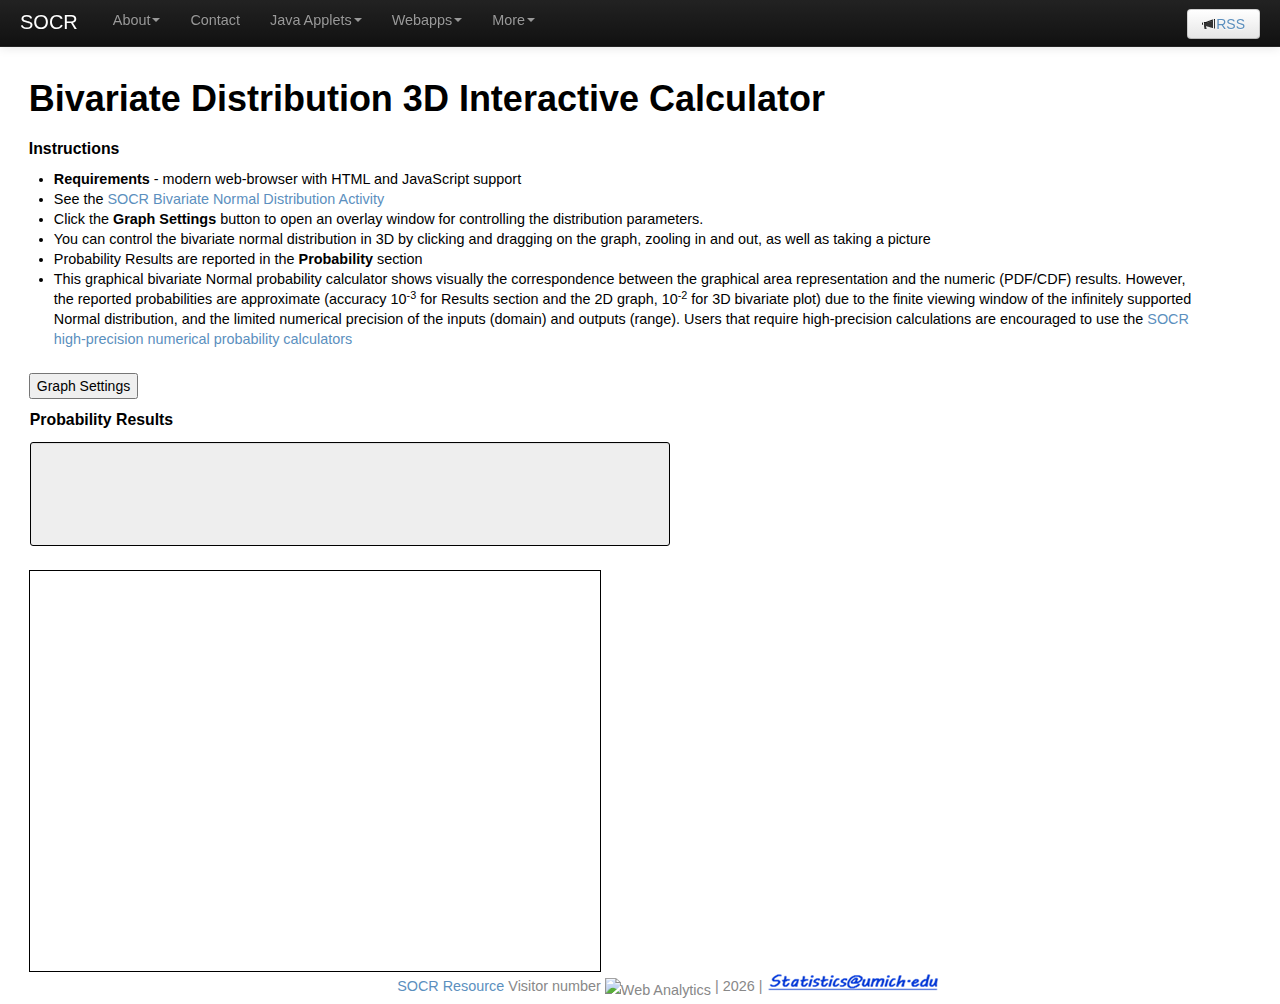
==== container/biv general/index.html @ 5c92d41b "Add files via upload" ====
<!DOCTYPE html>
<html lang="en">
<head>
    <meta http-equiv="content-type" content="text/html; charset=UTF-8">
    <meta charset="utf-8" content="">
    <meta name="description" content="Statistics Online Computational Resource">
    <meta name="author" content="Ivo Dinov - http://www.socr.umich.edu">
    <meta name="keywords" content="Statistics Online Computational Resources">
    <meta name="viewport" content="width=device-width, initial-scale=1.0">
    <link href="../../../css/bootstrap.css" rel="stylesheet">
    <link href="../../../js/bootstrap-responsive.css" rel="stylesheet">
    <link href="./scripts/SOCR_Tools_style.css" rel="stylesheet">
    <link rel="shortcut icon" href="../../../img/SOCR_Web_Icon.ico">
    <link rel="alternate" type="application/rss+xml" rel="tooltip" title="SOCR News" href="http://socr.umich.edu/html/feed.rss">
    <script type="text/javascript" src="./scripts/jquery-1.7.2.min.js"></script>
    <script type="text/javascript" src="./scripts/jcanvas.js"></script>
    <script type="text/javascript" src="./scripts/plotly.min.js"></script>
    <script type="text/javascript" src="./scripts/multi.js"></script>
    <link href="./scripts/style.css" rel="stylesheet">
    <title>Bivariate Distribution Calculator</title>
</head>
<body>
    <div id = "pageContainer">
    <header>
        <div class="navbar navbar-inverse navbar-fixed-top">
            <div class="navbar-inner">
                <div class="container-fluid">
                    <a class="btn btn-navbar" data-toggle="collapse"
                        data-target=".nav-collapse"> <span class="icon-bar"></span> <span
                        class="icon-bar"></span> <span class="icon-bar"></span>
                    </a> <a class="brand" href="../../index.html" rel="tooltip"
                        title="Statistics Online Computational Resource">SOCR</a>
                    <div class="nav-collapse collapse">
                        <p class="navbar-text pull-right">
                            <a href="http://socr.umich.edu/html/feed.rss" class="btn icon rss">
                                <i class="icon-bullhorn"></i>RSS
                            </a>
                        </p>
                        <ul class="nav">
                            <!-- <li class="active"><a href="#">Home</a></li>  -->
                            <li class="dropdown"><a class="dropdown-toggle" id="drop5"
                                role="button" data-toggle="dropdown" href="#" rel="tooltip"
                                title="Learn about the SOCR Resource">About<b class="caret"></b></a>
                                <ul id="menu3" class="dropdown-menu" role="menu"
                                    aria-labelledby="drop5">
                                    <li><a tabindex="-1"
                                        href="http://www.socr.umich.edu/html/SOCR_About.html">About
                                            SOCR</a></li>
                                    <li><a tabindex="-1"
                                        href="http://wiki.socr.umich.edu/index.php/SOCR_News">News
                                            and Events</a></li>
                                    <li><a tabindex="-1" href="http://socr.umich.edu/people">SOCR
                                            Team</a></li>
                                    <li><a tabindex="-1"
                                        href="http://www.socr.umich.edu/html/SOCR_UserGoogleMap.html">Geo-Map</a></li>
                                    <li><a tabindex="-1"
                                        href="http://www.socr.umich.edu/html/SOCR_Contact.html">Contact</a></li>
                                    <li><a tabindex="-1"
                                        href="http://wiki.socr.umich.edu/index.php/SOCR_News">News/Events</a></li>
                                    <li><a tabindex="-1"
                                        href="http://socr.umich.edu/html/SOCR_Publications.html">Publications</a></li>
                                    <li><a tabindex="-1"
                                        href="http://socr.umich.edu/html/SOCR_Recognitions.html">Recognitions</a></li>
                                    <li><a tabindex="-1"
                                        href="http://www.socr.umich.edu/docs/SOCR_Brochure_UMich.pdf">Brochure</a></li>
                                    <li class="divider"></li>
                                    <li><a tabindex="-1"
                                        href="http://socr.umich.edu/html/SOCR_Funding.html">Funding</a></li>
                                    <li><a tabindex="-1"
                                        href="http://www.SOCR.umich.edu/html/SOCR_Support.html">Donations</a></li>
                                    <li><a tabindex="-1"
                                        href="http://socr.umich.edu/html/SOCR_Acknowledgments.html">Acknowledgments</a></li>
                                    <li><a tabindex="-1"
                                        href="http://socr.umich.edu/html/SOCR_CitingLicense.html">Citing/Licences</a></li>
                                    <li class="divider"></li>
                                    <li><a tabindex="-1" href="http://wiki.socr.umich.edu/">SOCR
                                            Wiki</a></li>
                                    <li><a tabindex="-1"
                                        href="http://wiki.socr.umich.edu/index.php/SOCR_Servers">SOCR
                                            Servers</a></li>
                                    <li><a tabindex="-1"
                                        href="http://www.socr.umich.edu/docs/SOCR_Documentation.html">Documentation</a></li>
                                    <li><a tabindex="-1"
                                        href="http://socr.umich.edu/html/SOCR_Download.html">Download</a></li>
                                    <li><a tabindex="-1"
                                        href="http://www.socr.umich.edu/html/SOCR_Languages.html">Language
                                            Translation</a></li>
                                    <li class="divider"></li>
                                    <li><a tabindex="-1"
                                        href="http://socr.umich.edu/html/Navigators.html" rel="tooltip"
                                        title="SOCR Resource Graphical Navigator"> SOCR Resource
                                            Navigator</a></li>
    
                                </ul></li>
                            <li><a
                                href="http://www.socr.umich.edu/html/SOCR_Contact.html"
                                rel="tooltip" title="Contact the SOCR Resource">Contact</a></li>
                            <li class="dropdown"><a class="dropdown-toggle" id="drop5"
                                role="button" data-toggle="dropdown" href="#" rel="tooltip"
                                title="Use these tools if your browser is Java/JVM 1.6+ enabled!">
                                    Java Applets<b class="caret"></b>
                            </a>
                                <ul id="menu3" class="dropdown-menu" role="menu"
                                    aria-labelledby="drop5">
                                    <li><a tabindex="-1" href="#" rel="tooltip"
                                        title="Use these tools if your browser is Java/JVM 1.6+ enabled!">Java
                                            1.6 Applets</a></li>
                                    <li><a tabindex="-1"
                                        href="http://socr.umich.edu/html/dist/">Distributions</a></li>
                                    <li><a tabindex="-1" href="http://socr.umich.edu/html/exp">Experiments</a></li>
                                    <li><a tabindex="-1" href="http://socr.umich.edu/html/mod">Modeler</a></li>
                                    <li><a tabindex="-1" href="http://socr.umich.edu/html/ana">Analyses</a></li>
                                    <li><a tabindex="-1" href="http://socr.umich.edu/html/cha">Charts</a></li>
                                    <li><a tabindex="-1" href="http://socr.umich.edu/html/gam">Games</a></li>
                                    <li><a tabindex="-1"
                                        href="http://socr.ucla.edu/webstart/index.html">Web-Start</a></li>
                                    <li class="divider"></li>
                                    <li><a tabindex="-1"
                                        href="http://socr.ucla.edu/legacy/htmls/" rel="tooltip"
                                        title="For older Java/JVM 1.5 enabled Browsers Use the links below!">Legacy
                                            Java 1.5 Applets</a></li>
                                </ul></li>
                            <li class="dropdown"><a class="dropdown-toggle" id="drop5"
                                role="button" data-toggle="dropdown" href="#" rel="tooltip"
                                title="A collection of portable modern HTML5 Webapps">Webapps<b
                                    class="caret"></b></a>
                                <ul id="menu3" class="dropdown-menu" role="menu"
                                    aria-labelledby="drop5">
                                    <li><a tabindex="-1" href="http://www.distributome.org/V3">Distributome
                                            Navigator</a></li>
                                    <li><a tabindex="-1"
                                        href="http://www.distributome.org/tools.html">Distributome
                                            Webapps</a></li>
                                    <li><a tabindex="-1"
                                        href="http://socr.umich.edu/HTML5/BivariateNormal/">Bivariate
                                            Normal Distribution Calculator</a></li>
                                    <li><a tabindex="-1"
                                        href="http://socr.umich.edu/HTML5/charts/ViolinChart/">Violin
                                            Chart</a></li>
                                    <li><a tabindex="-1"
                                        href="http://socr.umich.edu/HTML5/Resampling_Webapp/">Randomization
                                            and Resampling Webapp</a></li>
                                    <li><a tabindex="-1"
                                        href="http://socr.umich.edu/Applets/index.html#Tables">Probability
                                            Tables</a></li>
                                    <li><a tabindex="-1" href="http://socr.umich.edu/HTML5/">Other
                                            SOCR HTML5 Webapps</a></li>
                                </ul></li>
                            <li class="dropdown"><a class="dropdown-toggle" id="drop5"
                                role="button" data-toggle="dropdown" href="#" rel="tooltip"
                                title="Additional SOCR Resources">More<b class="caret"></b></a>
                                <ul id="menu3" class="dropdown-menu" role="menu"
                                    aria-labelledby="drop5">
                                    <li><a tabindex="-1"
                                        href="http://socr.umich.edu/Applets/index.html#High-Precision_Distribution_Calculators">High-Precision
                                            Calculators</a></li>
                                    <li><a tabindex="-1"
                                        href="http://socr.umich.edu/Applets/index.html#Tables">Probability
                                            Tables</a></li>
                                    <li><a tabindex="-1"
                                        href="http://socr.umich.edu/Applets/index.html#Function_and_Image-Processing_Tools">Function
                                            and Image-Processing Applets</a></li>
                                    <li><a tabindex="-1"
                                        href="http://socr.umich.edu/Applets/index.html#Other_Interesting_Java_Applets">Other
                                            Java Applets</a></li>
                                </ul></li>
                        </ul>
                    </div><!--/.nav-collapse -->
                </div>
            </div>
        </div>
        <h1>Bivariate Distribution 3D Interactive Calculator</h1>
        <h2>Instructions</h2>
        <ul>
            <li><b>Requirements</b> - modern web-browser with HTML and JavaScript support</li>
            <li>See the <a href="http://wiki.stat.ucla.edu/socr/index.php/SOCR_BivariateNormal_JS_Activity">SOCR Bivariate Normal Distribution Activity</a></li>
            <li>Click the <b>Graph Settings</b> button to open an overlay window for controlling the distribution parameters.</li>
            <li>You can control the bivariate normal distribution in 3D by clicking and dragging on the graph, zooling in and out, as well as taking a picture</li>
            <li>Probability Results are reported in the <b>Probability</b> section</li>
            <li>This graphical bivariate Normal probability calculator shows visually the correspondence between the graphical area representation and the numeric (PDF/CDF) results. However, the reported probabilities are approximate (accuracy 10<sup>-3</sup> for Results section and the 2D graph, 10<sup>-2</sup> for 3D bivariate plot) due to the finite viewing window of the infinitely supported Normal distribution, and the limited numerical precision of the inputs (domain) and outputs (range). Users that require high-precision calculations are encouraged to use the <a href="https://socr.umich.edu/Applets/index.html#High-Precision_Distribution_Calculators">SOCR high-precision numerical probability calculators</a></li>
        </ul>
    </header>
    <div id = "backdim"></div>
    <main><div id="mainContainer">
        <button id = "close">&times;</button>
        <h2>Instructions</h2>
        <ul>
            <li>Use the <b>Distribution type</b> section to select what distributions you would like to be displayed</li>
            <li>Use the <b>Variable Settings</b> section to input the distribution parameters and correlation coefficient</li>
            <li>Use the <b>Control</b> section to input appropriate bivariate limits for X and Y variables</li>
            <li>Use the <b>Graph Settings</b> sections to indicate what type of 2D and 3D graph to view. You can select to view either the Marginal functions of each variable, the Conditional distributions at the limits of variables, or the CDF functions for the 2D graph, while the PDF and the CDF are available for the 3D graph.</li>
            <li>Once done, click the <b>X</b> button to close the Graph Settings Section. The graph may take a few seconds to update.</li>
        </ul>
        <table>
            <tr><td colspan = "2"><h2>Distribution type</h2></td></tr>
            <tr>
                <td>Distribution X</td>
                <td><select id = "xdist">
                    <option value = "0" selected>Normal</option>
                    <option value = "1">Poisson</option>
                </select></td>
            </tr>
            <tr>
                <td>Distribution Y</td>
                <td><select id = "ydist">
                    <option value = "0" selected>Normal</option>
                    <option value = "1">Poisson</option>
                </select></td>
            </tr>
        </table>
        <table>
            <tr>
                <td colspan = "2"><h2>Variable Settings</h2></td>
            </tr>
            <tr>
                <td>&rho; = <textarea id = "rho" onfocus="this.select()" rows="1" maxlength="4">0.5</textarea></td>
                <td></td>
            </tr>
            <tr>
                <td id = "x1">&mu;<sub>X</sub> = <textarea id = "px1" onfocus="this.select()" rows="1" maxlength="4">0</textarea></td>
                <td id = "y1">&mu;<sub>Y</sub> = <textarea id = "py1" onfocus="this.select()" rows="1" maxlength="4">0</textarea></td>
            </tr>
            <tr>
                <td id = "x2">&sigma;<sub>X</sub> = <textarea id = "px2" onfocus="this.select()" rows="1" maxlength="4">1</textarea></td>
                <td id = "y2">&sigma;<sub>Y</sub> = <textarea id = "py2" onfocus="this.select()" rows="1" maxlength="4">1</textarea></td>
            </tr>
        </table>
        <table>
            <tr><td><h2>Controls</h2></td></tr>
            <tr><td><textarea id = "xmin" onfocus="this.select()" rows="1" maxlength="4">-4</textarea> &lt; X &lt; <textarea id = "xmax" onfocus="this.select()" rows="1" maxlength="4">4</textarea></td></tr>
            <tr><td><textarea id = "ymin" onfocus="this.select()" rows="1" maxlength="4">-4</textarea> &lt; Y &lt; <textarea id = "ymax" onfocus="this.select()" rows="1" maxlength="4">4</textarea></td></tr>
        </table>
        <table>
            <tr>
                <td colspan="2"><h2>2D Graph Settings</h2></td>
            </tr>
            <tr>
                <td><input type = "radio" name = "1" value='0' checked> Marginal of X</td>
                <td><input type = "radio" name = "1"  value='1'> Marginal of Y</td>
            </tr>
            <tr>
                <td><input type = "radio" name = "1"  value="2"> Conditional of X|Y = Y<sub>min</sub></td>
                <td><input type = "radio" name = "1"  value="3"> Conditional of X|Y = Y<sub>max</sub></td>
            </tr>
            <tr>
                <td><input type = "radio" name = "1"  value="4"> Conditional of Y|X = X<sub>min</sub></td>
                <td><input type = "radio" name = "1"  value="5"> Conditional of Y|X = X<sub>max</sub></td>
            </tr>
            <tr>
                <td><input type = "radio" name = "1"  value="6"> CDF of X</td>
                <td><input type = "radio" name = "1"  value="7"> CDF of Y</td>
            </tr>
            <tr>
                <td colspan="2"><h2>3D Graph Settings</h2></td>
            </tr>
            <tr>
                <td><input type = "radio" name = "2" value="0" checked> Bivariate PDF</td>
                <td><input type = "radio" name = "2" value="1"> Bivariate CDF</td>
            </tr>
        </table><!--<button id = "test">Test</button>-->
    </div></main>
    <button id = "show">Graph Settings</button>
    <table id = "res">
        <tr><td><h2>Probability Results</h2></td></tr>
        <tr><td><textarea id="pout" readonly></textarea></td></tr>
    </table>
    <div id = "graphs">
        <canvas id = "graph" width = "570" height = "400"><p>It seems that the graph cannot load due to the use of assistive technologies, or your browser cannot support Canvas API. We are sorry for any inconveniences</p></canvas>
        <div id = "surfacePlot"></div>
    </div>
</div>
    <footer>
        <a href="http://www.socr.umich.edu/">SOCR Resource</a> Visitor number
        <img class="statcounter" src="https://c.statcounter.com/5714596/0/038e9ac4/0/" alt="Web Analytics" align="middle" border="0">
        <script type="text/javascript">
            var d = new Date();
            document.write(" | " + d.getFullYear() + " | ");
        </script>
        <a href="../../../img/SOCR_Email.png"><img alt="SOCR Email" title="SOCR Email" src="../../img/SOCR_Email.png" style="border: 0px solid;"></a>
        <script src="../../../js/bootstrap-transition.js" type="text/javascript"></script>
        <script src="../../../js/bootstrap-alert.js" type="text/javascript"></script>
        <script src="../../../js/bootstrap-modal.js" type="text/javascript"></script>
        <script src="../../../js/bootstrap-dropdown.js" type="text/javascript"></script>
        <script src="../../../js/bootstrap-scrollspy.js" type="text/javascript"></script>
        <script src="../../../js/bootstrap-tab.js" type="text/javascript"></script>
        <script src="../../../js/bootstrap-tooltip.js" type="text/javascript"></script>
        <script src="../../../js/bootstrap-popover.js" type="text/javascript"></script>
        <script src="../../../js/bootstrap-button.js" type="text/javascript"></script>
        <script src="../../../js/bootstrap-collapse.js" type="text/javascript"></script>
        <script src="../../../js/bootstrap-carousel.js" type="text/javascript"></script>
        <script src="../../../js/bootstrap-typeahead.js" type="text/javascript"></script>
        <script type="text/javascript">
            var sc_project = 5714596;var sc_invisible = 1;var sc_partition = 71;var sc_click_stat = 1; var sc_security = "038e9ac4";
        </script>
        <script type="text/javascript"
            src="http://www.statcounter.com/counter/counter.js"></script>
        <script src="http://www.google-analytics.com/urchin.js" type="text/javascript"></script>
        <script type="text/javascript"> _uacct = "UA-676559-1"; urchinTracker();</script>
    </footer>
</body>
</html>
---- container/biv general/scripts/SOCR_Tools_style.css ----
/* Css for SOCR Tools component. Ivo Dinov, March 2006. */



body {
	font-family: trebuchet ms, verdana, arial, tahoma;
	font-size: 90%;
	color: #888;
	background-color: white;
	line-height: 180%;
	margin: 0;
	text-align: center;
	padding-top: 3em;
}

/* Set the page width */
#wrapper-menu-top, #header, #wrapper-content, #wrapper-footer {
	width: 98%;
	margin: 0 auto;
	text-align: left;
}

#wrapper-menu-top {
	background: white url('images/bg02-white-left.png') no-repeat left top;
}

#menu-top {
	background: transparent url('images/bg02-white-right.png') no-repeat right top;
	overflow: hidden; /* no idea why this works, but it fixes a FF problem */
}

#menu-top ul {
	margin: 0 20px;
	padding: 1em 0 0 0;
	list-style: none;
	font-size: 85%;
	float: left;
}

#menu-top li {
	display: inline;
	float: left;
}

#menu-top a {
	float: left;
	background:url(images/menuleft.png) no-repeat left top;
	margin:0;
	padding:0 0 0 4px;
	text-decoration:none;
	line-height: 1.5em;
}

#menu-top a span {
	background: transparent url(images/menuright.png) no-repeat right top;
	padding:5px 15px 4px 6px;
	color:#5b8fbe;
	display: block;
	float: left;
	cursor: pointer; /* IE doesnt display the hand when you roll over the link for some reason. This fixes it */
}

 #menu-top a:hover { background-position:0% -42px; }
 #menu-top a:hover span {	background-position:100% -42px; }

#wrapper-header {
	background: transparent url('images/bg.png') top center repeat-x;
}

#header {
	background: #eee url('images/SOCR_Top_Banner.gif') no-repeat center top;
}

#wrapper-header2 {
	background: transparent url('images/bg02-blue-left.png') top left no-repeat;
}

#wrapper-header3 {
	background: transparent url('images/bg02-blue-right.png') top right no-repeat;
}

#header h1 {
	margin: 0 20px;
	padding: 0;
	height: 89px;
	line-height: 8em;
	color: #ffff33;
	font-size: 130%;
}

#wrapper-content {
	background: white url('images/bg02-white-left.png') no-repeat left top;
}

* html #wrapper-content { height: 1%; }

#content {
	/*background: transparent url('images/bg02-white-right.png') no-repeat right top;*/
	padding: 5px 10px 5px 10px;
	height:auto;/*1650px;*/ 
	/*is setting the position*/
}

#wrapper-menu-page {
	float: right;
	width:180px;
	margin: 20px 30px 3em 2em;
	background: transparent url('images/menu.png') no-repeat;
	text-align: center;
	line-height: 140%;
	font-family:"Lucida Grande","Lucida Sans Unicode",arial,sans-serif;
}

* html #wrapper-menu-page { margin-right: 15px; }

#menu-page { padding-top: 5px; }

#menu-page ul {
	margin: 0;
	padding: 0;
	list-style: none;
	font-size: 90%;
}

#menu-page h3 {
	font-size: 75%;
	text-transform: uppercase;
	margin: 1em 0 0.3em 0;
	color: #5b8fbe;
	font-weight: normal;
	letter-spacing: 0.15em;
}

#menu-page a:link, #menu-page a:visited { color: #888; }
#menu-page a:hover { color: #5b8fbe; }

#wrapper-footer {
	margin-top: 1em;
	text-align: center;
}

#footer {
	margin: 0 20px;
	background-color: #e5f0fc;
	border: 1px solid #ccc;
	border-bottom: 0;
	clear: both;
}

h2 { font-size: 110%; }
h3 { font-size: 100%; }

a:link, a:visited { color: #5b8fbe; text-decoration: none; }
a:hover{ color: #666; text-decoration: none; }
---- container/biv general/scripts/style.css ----
/*General Styling*/
body{
    min-width: 100%;
    margin-left: 2em !important;
	padding-top: 3em;
}

p,table,tr,td,div,textarea,h1,h2,button, li, ul{
    font-family: trebuchet ms, verdana, arial, tahoma;
    font-style: normal;
    color: black;
    text-align: left;
}

button{
    text-align: center !important;
    margin-top: 1em;
}

textarea{
    max-width: 40%;
    max-height: 1.2em;
    resize: none;
    overflow: hidden;
}

#graph{
    max-width: 570px;
    height: 400px;
    border: 1px solid black;
    margin-top: 1em;
}

.svg-container{
    width: 500px !important;
    height: 400px;
}

#pout{
    border: 1px solid black;
    padding: 0.2em  0em 0.5em 0em;
    font-size: 1.5em !important;
    text-align: center;
    line-height: 1.5em;
    min-width: 100%;
    min-height: 4em;
    overflow-y: scroll;
    overflow-x: hidden;
    cursor:default;
}

#res{
    min-width: 60%;
    max-width: 60%;
}

main{
    display: none;
    background-color: #eee;
    z-index: 4;
    position: fixed;
    max-width: 75vw;
    top: 5vh;
    left: 15vw;
    border: 2px solid black;
    border-radius: 10px;
    max-height: 35vw;
    overflow: auto;
}

#mainContainer{
    display: flex;
    flex-flow: column;
    z-index: 5;
    margin-left: 0.5em;
    margin-bottom: 0px;
}

#backdim{
    min-width: 200vw;
    min-height: 200vh;
    top: 0px;
    left: 0px;
    position: fixed;
    background-color: #666;
    opacity: 50%;
    z-index: 2;
    display: none;
}

#close{
    position: absolute;
	z-index: 3;
    background-color: rgb(200, 200, 200);
    width: 1em !important;
    height: 1em !important;
    font-size:2em;
    right: 0.5em;
    margin-top: 0.5em;
}

main table, main div{
    min-width: 90%;
}

ul{
    max-width: 90%;
}

footer{
    min-width: 100%;
    min-height: 2em;
}

h2{
    margin: 0;
}

/*Screen adjusting*/

@media only screen and (min-width: 980px){
    textarea{
        max-width: 70%;
    }
    header{
        margin-top: 2.5em;
    }
    main{
        min-width: 50vw;
        max-width: 50vw;
        min-height: 35vh;
        top: 15vh;
        left: 25vw;
        max-height: 35vw;
        overflow: auto;
    }
}

@media only screen and (min-width: 1200px){
    #graphs{
        display: flex;
        flex-flow: row;
    }
    #res{
        min-width: 50%;
        margin-right: 2%;
    }
}
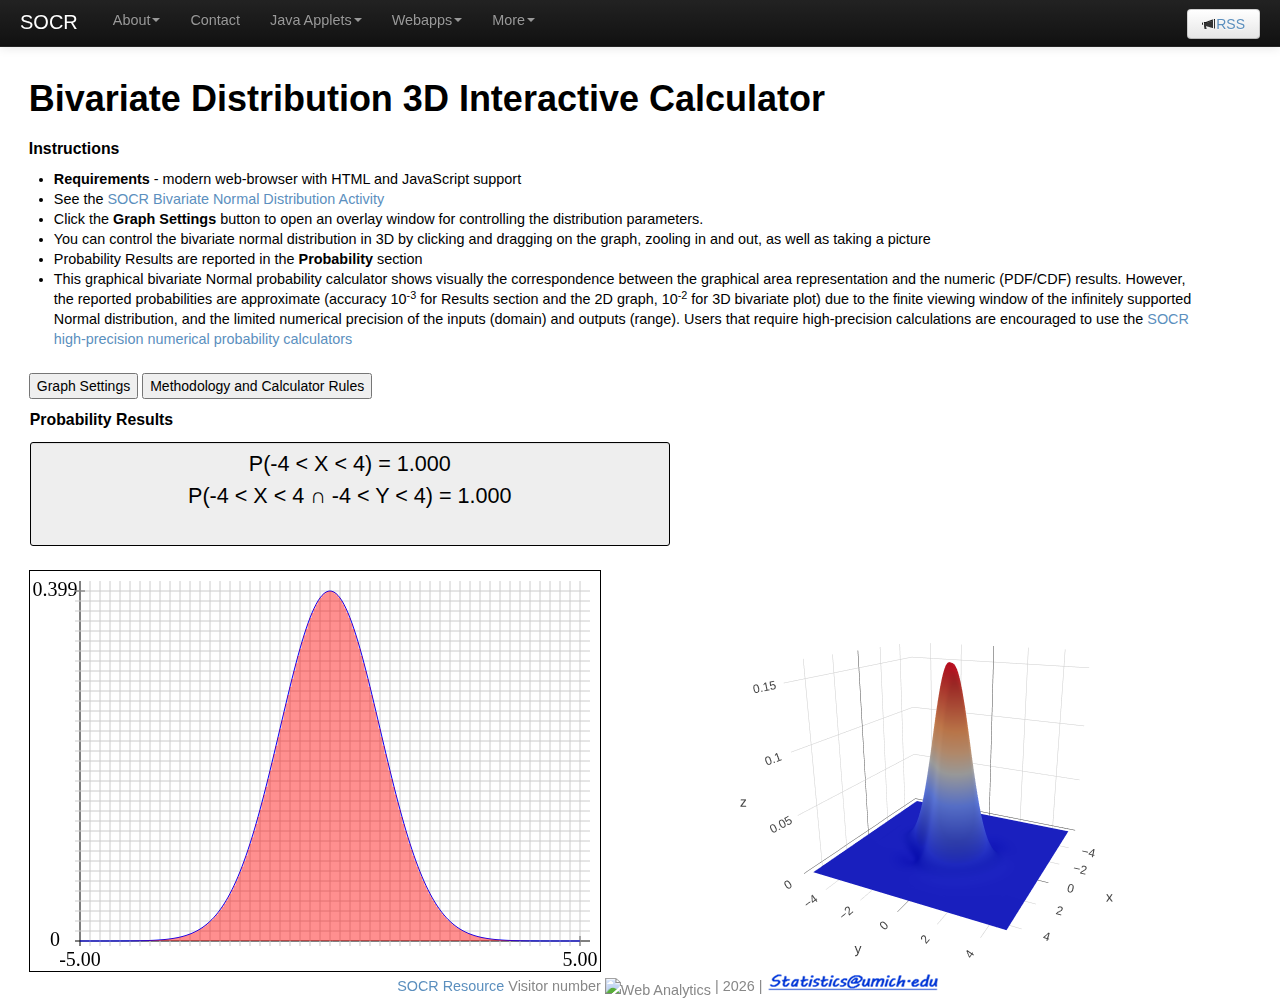
==== commit 99a21ddd: "Add files via upload" ====
--- a/container/biv general/index.html
+++ b/container/biv general/index.html
@@ -15,6 +15,7 @@
     <script type="text/javascript" src="./scripts/jquery-1.7.2.min.js"></script>
     <script type="text/javascript" src="./scripts/jcanvas.js"></script>
     <script type="text/javascript" src="./scripts/plotly.min.js"></script>
+    <script type="text/javascript" src="./scripts/distributions.js"></script>
     <script type="text/javascript" src="./scripts/multi.js"></script>
     <link href="./scripts/style.css" rel="stylesheet">
     <title>Bivariate Distribution Calculator</title>
@@ -181,6 +182,24 @@
         </ul>
     </header>
     <div id = "backdim"></div>
+    <div id = "rules">
+        <button id = "closeR">&times;</button>
+        <h2>Methodology</h2>
+        <p>The Joint Bivariate Distribution is formed by using the Farlie–Gumbel–Morgenstern copula that combines the X and Y distributions. The steps taken by the calculator are outlined below:</p>
+        <ol>
+            <li>All continuous distribution are discretized, turning into discrete arrays with 250 points</li>
+            <li>&kappa; is calculated from the values of &rho; and the standard deviations of both distributions using the following formula: <img src="./img/kappa.PNG" /></li>
+            <li>Using the value for &kappa;, the Joint Bivariate PDF is calculated using the following formula: <img src = "./img/b.PNG"/></li>
+            <li>Finally, the Joint Bivariate CDF is calculated using the following formula: <img src = "./img/bigb.PNG"/></li>
+        </ol>
+        <br>
+        <h2>Calculator Rules</h2>
+        <ul>
+            <li>While this calculator allows discrete and continuous probabilities to be used together simultaneously, using discrete functions may produce minor visual errors. They will not impact the overall calculations, but an occasional red streak can be visible on the 2D graph</li>
+            <li>Normal Distribution limits: mean can take any value, but the standard deviation must be greater than 0, otherwise the calculator will reset the value back to 1</li>
+            <li>Poisson Distribution limits: the value of lambda must be a non-negative number, otherwise the calculator will reset its value to 0. Also, the X or Y limits must also be non-negative, otherwise the calculator will reset the min value to 0 and the max value to 5</li>
+        </ul>
+    </div>
     <main><div id="mainContainer">
         <button id = "close">&times;</button>
         <h2>Instructions</h2>
@@ -188,7 +207,7 @@
             <li>Use the <b>Distribution type</b> section to select what distributions you would like to be displayed</li>
             <li>Use the <b>Variable Settings</b> section to input the distribution parameters and correlation coefficient</li>
             <li>Use the <b>Control</b> section to input appropriate bivariate limits for X and Y variables</li>
-            <li>Use the <b>Graph Settings</b> sections to indicate what type of 2D and 3D graph to view. You can select to view either the Marginal functions of each variable, the Conditional distributions at the limits of variables, or the CDF functions for the 2D graph, while the PDF and the CDF are available for the 3D graph.</li>
+            <li>Use the <b>Graph Settings</b> sections to indicate what type of Marginal Distribution and Joint Bivariate Distribution to view. You can select to view either the Marginal functions of each variable, the Conditional distributions at the limits of variables, or the CDF functions for the Marginal Distribution graph, while the PDF and the CDF are available for the Joint Bivariate Distribution plot.</li>
             <li>Once done, click the <b>X</b> button to close the Graph Settings Section. The graph may take a few seconds to update.</li>
         </ul>
         <table>
@@ -232,7 +251,7 @@
         </table>
         <table>
             <tr>
-                <td colspan="2"><h2>2D Graph Settings</h2></td>
+                <td colspan="2"><h2>Marginal Distribution Settings</h2></td>
             </tr>
             <tr>
                 <td><input type = "radio" name = "1" value='0' checked> Marginal of X</td>
@@ -251,7 +270,7 @@
                 <td><input type = "radio" name = "1"  value="7"> CDF of Y</td>
             </tr>
             <tr>
-                <td colspan="2"><h2>3D Graph Settings</h2></td>
+                <td colspan="2"><h2>Joint Bivariate Distribution</h2></td>
             </tr>
             <tr>
                 <td><input type = "radio" name = "2" value="0" checked> Bivariate PDF</td>
@@ -260,6 +279,7 @@
         </table><!--<button id = "test">Test</button>-->
     </div></main>
     <button id = "show">Graph Settings</button>
+    <button id = "showR">Methodology and Calculator Rules</button>
     <table id = "res">
         <tr><td><h2>Probability Results</h2></td></tr>
         <tr><td><textarea id="pout" readonly></textarea></td></tr>
--- a/container/biv general/scripts/style.css
+++ b/container/biv general/scripts/style.css
@@ -5,7 +5,7 @@
 	padding-top: 3em;
 }
 
-p,table,tr,td,div,textarea,h1,h2,button, li, ul{
+p,table,tr,td,div,textarea,h1,h2,button, li, ul,ol{
     font-family: trebuchet ms, verdana, arial, tahoma;
     font-style: normal;
     color: black;
@@ -68,6 +68,21 @@
     overflow: auto;
 }
 
+#rules{
+    display: none;
+    background-color: #eee;
+    z-index: 4;
+    position: fixed;
+    max-width: 75vw;
+    top: 5vh;
+    left: 15vw;
+    border: 2px solid black;
+    border-radius: 10px;
+    max-height: 35vw;
+    overflow: auto;
+    padding-left: 1em;
+}
+
 #mainContainer{
     display: flex;
     flex-flow: column;
@@ -89,6 +104,17 @@
 }
 
 #close{
+    position: absolute;
+	z-index: 3;
+    background-color: rgb(200, 200, 200);
+    width: 1em !important;
+    height: 1em !important;
+    font-size:2em;
+    right: 0.5em;
+    margin-top: 0.5em;
+}
+
+#closeR{
     position: absolute;
 	z-index: 3;
     background-color: rgb(200, 200, 200);
@@ -134,6 +160,15 @@
         max-height: 35vw;
         overflow: auto;
     }
+    #rules{
+        min-width: 50vw;
+        max-width: 50vw;
+        min-height: 35vh;
+        top: 15vh;
+        left: 25vw;
+        max-height: 35vw;
+        overflow: auto;
+    }
 }
 
 @media only screen and (min-width: 1200px){
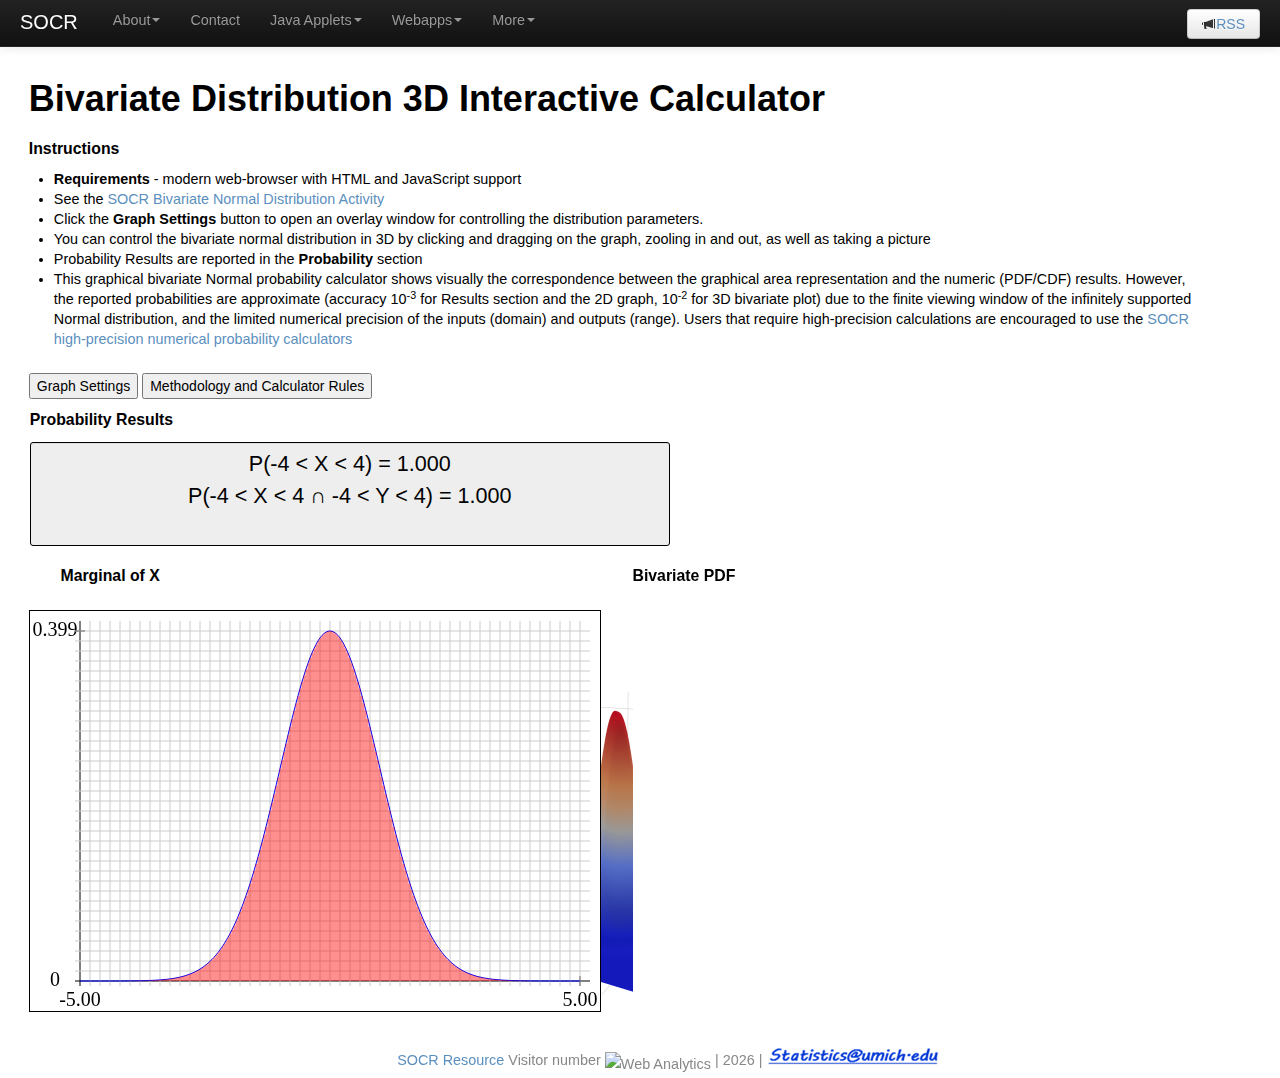
==== commit b4aee9f5: "Add files via upload" ====
--- a/container/biv general/index.html
+++ b/container/biv general/index.html
@@ -195,9 +195,7 @@
         <br>
         <h2>Calculator Rules</h2>
         <ul>
-            <li>While this calculator allows discrete and continuous probabilities to be used together simultaneously, using discrete functions may produce minor visual errors. They will not impact the overall calculations, but an occasional red streak can be visible on the 2D graph</li>
-            <li>Normal Distribution limits: mean can take any value, but the standard deviation must be greater than 0, otherwise the calculator will reset the value back to 1</li>
-            <li>Poisson Distribution limits: the value of lambda must be a non-negative number, otherwise the calculator will reset its value to 0. Also, the X or Y limits must also be non-negative, otherwise the calculator will reset the min value to 0 and the max value to 5</li>
+            <li>While this calculator allows discrete and continuous probabilities to be used together simultaneously, using discrete functions may produce minor visual errors. They will not impact the overall calculations, but an occasional red streak or slight discrepancy between the red area and the blue line can be visible on the 2D graph</li>
         </ul>
     </div>
     <main><div id="mainContainer">
@@ -210,6 +208,39 @@
             <li>Use the <b>Graph Settings</b> sections to indicate what type of Marginal Distribution and Joint Bivariate Distribution to view. You can select to view either the Marginal functions of each variable, the Conditional distributions at the limits of variables, or the CDF functions for the Marginal Distribution graph, while the PDF and the CDF are available for the Joint Bivariate Distribution plot.</li>
             <li>Once done, click the <b>X</b> button to close the Graph Settings Section. The graph may take a few seconds to update.</li>
         </ul>
+        <h2>Rules</h2>
+        <ul>
+            <li id = "10">Normal Distribution: mean can take any value, but the standard deviation must be greater than 0, otherwise the calculator will reset the value back to 1</li>
+            <li id = "11">Poisson Distribution limits: the value of lambda must be a non-negative number, otherwise the calculator will reset its value to 1. Also, the X or Y limits must also be non-negative, otherwise the calculator will reset the min value to 0 and the max value to 5</li>
+            <li id = "12">Gamma Distribution: both the shape (k) and the scale (&theta;) values must be greater than 0, otherwise the calculator will reset their values to 1. Also, the X or Y limits must also be non-negative, otherwise the calculator will reset the min value to 0 and the max value to 5</li>
+            <li id = "13">Chi-Square Distribution: the number of degrees of freedom must be a natural number, any other number will be rounded down to the nearest integer. Also, the X or Y limits must also be non-negative, otherwise the calculator will reset the min value to 0 and the max value to 5</li>
+            <li id = "14">Student's t-distribution: the number of degrees of freedom must be a positive number, otherwise the calculator will reset thi value to 1</li>
+            <li id = "15">F-distribution: the values for the degrees of freedom D1 and D2 must be positive integers, otherwise the calculator will reset them to 1. Also, the X or Y limits must also be non-negative, otherwise the calculator will reset the min value to 0 and the max value to 5</li>
+            <li id = "16">Beta Distribution: the values for &alpha; and &beta; must be positive numbers, otherwise they will be reset to 1. Also, the limits must be within the 0 to 1 range, otherwise they will be reset to 0 for min and 1 for max</li>
+            <li id = "17">Weibull Distribution: the values for the shape (k) and scale (&lambda;) must be greater than 0, otherwise they will be reset to 1. Also, the X or Y limits must also be non-negative, otherwise the calculator will reset the min value to 0 and the max value to 5</li>
+            <li id = "18">Pareto distribution: the values for the shape (&alpha;) and scale (Xm or Ym) must be greater than 0, otherwise they will be reset to 1. Also, the X or Y limits must also be non-negative, otherwise the calculator will reset the min value to 0 and the max value to 5</li>
+            <li id = "19">Logistic distribution: while the value for the location (&mu;) may be any real number, the value for s must be greater than 0, otherwise it will be reset to 1</li>
+            <li id = "20">Log-normal distribution: &mu; must be a non-negative value, otherwise the calculator will reset it to 0, and &sigma; must be breater than 0, otherwise the calculator will reset its value to 1. Also, the X or Y limits must also be non-negative, otherwise the calculator will reset the min value to 0 and the max value to 5</li>
+            <li id = "21">Gumbel distribution: while the value for the location (&mu;) may be any real number, the value for scale (&beta;) must be greater than 0, otherwise it will be reset to 1</li>
+            <li id = "22">Uniform distribution: while the values for both a and b can be any real number, b must be greater than a, otherwise it will be set to a+5. Also, the limits for X or Y must be no less than a-2 and no greater than b+2, otherwise the min will be reset to a-2 and max will be reset to b+2</li>
+            <li id = "23">Birthday distribution: the value for days and sample must be a positive integer, otherwise they will be reset to 1. Also, The limits for X or Y must be non-negative, otherwise they will be reset to 0 for min and 5 for max</li>
+            <li id = "24">U-Quadratic distribution: while the values for a and b can be any real number, b must be greater than a, otherwise the calculator will reset its value to a+5</li>
+            <li id = "25">Arcsine distribution: the X or Y limits must be between 0 and 1, otherwise the calculator will reset the min value to 0 and the max value to 1</li>
+            <li id = "26">Semicircle distribution: the value for the radius (R) must be greater than 0, otherwise the calculator will reset it to 1</li>
+            <li id = "27">Max Distance Walked distribution: the value for N must be a positive integer, otherwise the calculator will either floor the value entered or set it to 0. Also, the X or Y limits must be non-negative, otherwise the calculator will reset the min value to 0 and the max value to 5</li>
+            <li id = "28">Final Position on a Walk distribution: the value for N must be a positive integer, otherwise the calculator will either floor the value entered or set it to 0. Also, the X or Y limits must be non-negative, otherwise the calculator will reset the min value to 0 and the max value to 5</li>
+            <li id = "29">Cauchy distribution</li>
+            <li id = "30">Hyperbolic Secant distribution: while the value for the location may be any real number, the value for scale must be greater than 0, otherwise it will be reset to 1</li>
+            <li id = "31">Irwin-Hall distribution: the value for N must be a positive integer, otherwise the calculator will either floor the value entered or set it to 0. Also, the X or Y limits must be non-negative, otherwise the calculator will reset the min value to 0 and the max value to 5</li>
+            <li id = "32">Laplace distribution: while the value for the location (&mu;) may be any real number, the value for scale (b) must be greater than 0, otherwise it will be reset to 1</li>
+            <li id = "33">Benford-Mantissa distribution: the value for b must be greater than 2, otherwise the calculator will set it to 2. Also, the X or Y limits must be non-negative, otherwise the calculator will reset the min value to 0 and the max value to 5</li>
+            <li id = "34">Exponential-Logarithmic distribution: the value for p must be greater than 0 but less than 1, otherwise the calculator will reset it to 0.5, while the value for &beta; must be greater than 0, otherwise the calculator will reset it to 1. Also, the X or Y limits must be non-negative, otherwise the calculator will reset the min value to 0 and the max value to 5</li>
+            <li id = "35">Beta Prime distribution: the values for &alpha; and &beta; must be positive numbers, otherwise they will be reset to 1. Also, the X or Y limits must be non-negative, otherwise the calculator will reset the min value to 0 and the max value to 5</li>
+            <li id = "36">Zeta distribution: the value for s must be an integer greater than 1, otherwise the calculator will either floor the value or set it to 2. Also, the X or Y limits must be non-negative, otherwise the calculator will reset the min value to 0 and the max value to 5</li>
+            <li id = "37">Log Logistic distribution: the values for &alpha; and &beta; must be positive numbers, otherwise they will be reset to 1. Also, the X or Y limits must be non-negative, otherwise the calculator will reset the min value to 0 and the max value to 5</li>
+            <li id = "38">Maxwell–Boltzmann distribution: the value for a must be greater than 0, otherwise the calculator will either floor the value or set it to 1. Also, the X or Y limits must be non-negative, otherwise the calculator will reset the min value to 0 and the max value to 5</li>
+            <li id = "39">Logarithmic distribution: the value for p must be greater than 0 but less than 1, otherwise the calculator will reset it to 0.5. Also, the X or Y limits must be non-negative, otherwise the calculator will reset the min value to 0 and the max value to 5</li>
+        </ul>
         <table>
             <tr><td colspan = "2"><h2>Distribution type</h2></td></tr>
             <tr>
@@ -217,6 +248,34 @@
                 <td><select id = "xdist">
                     <option value = "0" selected>Normal</option>
                     <option value = "1">Poisson</option>
+                    <option value = "2">Gamma</option>
+                    <option value = "3">Chi-Square</option>
+                    <option value = "4">Student's t</option>
+                    <option value = "5">F-distribution</option>
+                    <option value = "6">Beta</option>
+                    <option value = "7">Weibull</option>
+                    <option value = "8">Pareto</option>
+                    <option value = "9">Logistic</option>
+                    <option value = "10">Log-normal</option>
+                    <option value = "11">Gumbel</option>
+                    <option value = "12">Uniform</option>
+                    <option value = "13">Birthday</option>
+                    <option value = "14">U-Quadratic</option>
+                    <option value = "15">Arcsine</option>
+                    <option value = "16">Semicircle</option>
+                    <option value = "17">Max Distane Walked</option>
+                    <option value = "18">Final Position on a Walk</option>
+                    <option value = "19">Cauchy</option>
+                    <option value = "20">Hyperbolic Secant</option>
+                    <option value = "21">Irwin-Hall</option>
+                    <option value = "22">Laplace</option>
+                    <option value = "23">Benford-Mantissa</option>
+                    <option value = "24">Exponential-Logarithmic</option>
+                    <option value = "25">Beta Prime</option>
+                    <option value = "26">Zeta</option>
+                    <option value = "27">Log Logistic</option>
+                    <option value = "28">Maxwell-Boltzmann</option>
+                    <option value = "29">Logarithmic</option>
                 </select></td>
             </tr>
             <tr>
@@ -224,6 +283,34 @@
                 <td><select id = "ydist">
                     <option value = "0" selected>Normal</option>
                     <option value = "1">Poisson</option>
+                    <option value = "2">Gamma</option>
+                    <option value = "3">Chi-Square</option>
+                    <option value = "4">Student's t</option>
+                    <option value = "5">F-distribution</option>
+                    <option value = "6">Beta</option>
+                    <option value = "7">Weibull</option>
+                    <option value = "8">Pareto</option>
+                    <option value = "9">Logistic</option>
+                    <option value = "10">Log-normal</option>
+                    <option value = "11">Gumbel</option>
+                    <option value = "12">Uniform</option>
+                    <option value = "13">Birthday</option>
+                    <option value = "14">U-Quadratic</option>
+                    <option value = "15">Arcsine</option>
+                    <option value = "16">Semicircle</option>
+                    <option value = "17">Max Distane Walked</option>
+                    <option value = "18">Final Position on a Walk</option>
+                    <option value = "19">Cauchy</option>
+                    <option value = "20">Hyperbolic Secant</option>
+                    <option value = "21">Irwin-Hall</option>
+                    <option value = "22">Laplace</option>
+                    <option value = "23">Benford-Mantissa</option>
+                    <option value = "24">Exponential-Logarithmic</option>
+                    <option value = "25">Beta Prime</option>
+                    <option value = "26">Zeta</option>
+                    <option value = "27">Log Logistic</option>
+                    <option value = "28">Maxwell-Boltzmann</option>
+                    <option value = "29">Logarithmic</option>
                 </select></td>
             </tr>
         </table>
@@ -285,8 +372,14 @@
         <tr><td><textarea id="pout" readonly></textarea></td></tr>
     </table>
     <div id = "graphs">
-        <canvas id = "graph" width = "570" height = "400"><p>It seems that the graph cannot load due to the use of assistive technologies, or your browser cannot support Canvas API. We are sorry for any inconveniences</p></canvas>
-        <div id = "surfacePlot"></div>
+        <div>
+            <h2 id = "flattitle"></h2>
+            <canvas id = "graph" width = "570" height = "400"><p>It seems that the graph cannot load due to the use of assistive technologies, or your browser cannot support Canvas API. We are sorry for any inconveniences</p></canvas>
+        </div>
+        <div>
+            <h2 id = "surftitle"></h2>
+            <div id = "surfacePlot"></div>
+        </div>
     </div>
 </div>
     <footer>
--- a/container/biv general/scripts/style.css
+++ b/container/biv general/scripts/style.css
@@ -10,6 +10,10 @@
     font-style: normal;
     color: black;
     text-align: left;
+}
+
+#flattitle, #surftitle{
+    padding-left: 2em;
 }
 
 button{
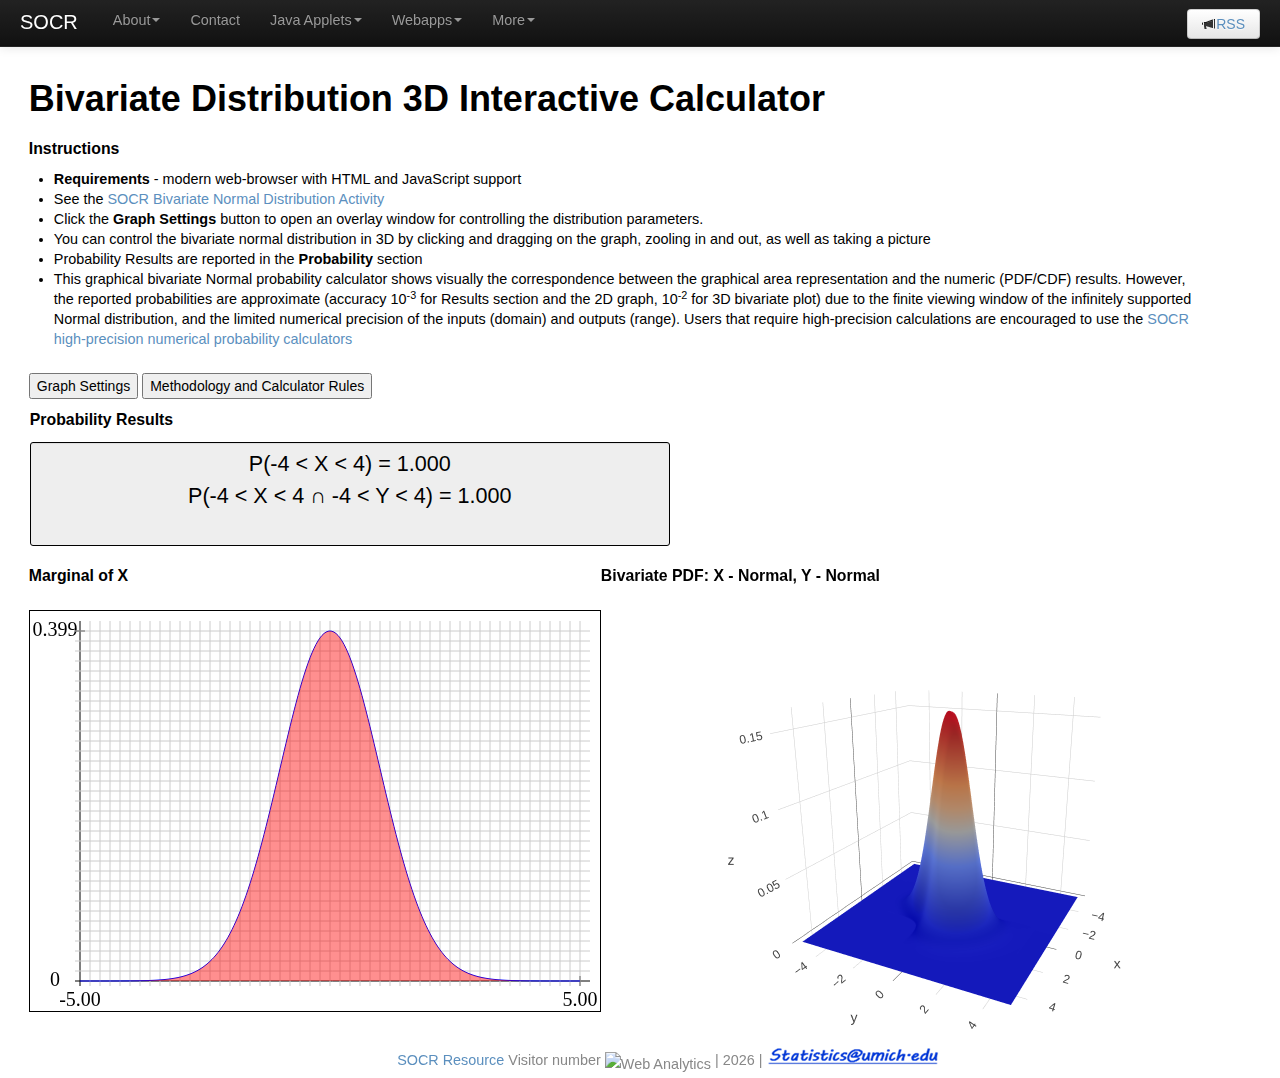
==== commit 6abeba0d: "Add files via upload" ====
--- a/container/biv general/index.html
+++ b/container/biv general/index.html
@@ -196,6 +196,9 @@
         <h2>Calculator Rules</h2>
         <ul>
             <li>While this calculator allows discrete and continuous probabilities to be used together simultaneously, using discrete functions may produce minor visual errors. They will not impact the overall calculations, but an occasional red streak or slight discrepancy between the red area and the blue line can be visible on the 2D graph</li>
+            <li>The calculator has certain limitations on the variables and min/max values, so if those limitats are exceeded then calculator will restore the incorrect values to default</li>
+            <li>Each distribution's limits are described under the <b>Rules</b> section in the <b>Graph Settings</b> tab</li>
+            <li>The calculator supports up to 4 different variables for both X and Y. Some of those variables are not used for every distribution, so an "N/A" will appear instead of an entry field. For example, the normal distribution only needs 2 variables to be entered, so the other two will be N/A for entry</li>
         </ul>
     </div>
     <main><div id="mainContainer">
@@ -210,36 +213,47 @@
         </ul>
         <h2>Rules</h2>
         <ul>
-            <li id = "10">Normal Distribution: mean can take any value, but the standard deviation must be greater than 0, otherwise the calculator will reset the value back to 1</li>
-            <li id = "11">Poisson Distribution limits: the value of lambda must be a non-negative number, otherwise the calculator will reset its value to 1. Also, the X or Y limits must also be non-negative, otherwise the calculator will reset the min value to 0 and the max value to 5</li>
-            <li id = "12">Gamma Distribution: both the shape (k) and the scale (&theta;) values must be greater than 0, otherwise the calculator will reset their values to 1. Also, the X or Y limits must also be non-negative, otherwise the calculator will reset the min value to 0 and the max value to 5</li>
-            <li id = "13">Chi-Square Distribution: the number of degrees of freedom must be a natural number, any other number will be rounded down to the nearest integer. Also, the X or Y limits must also be non-negative, otherwise the calculator will reset the min value to 0 and the max value to 5</li>
-            <li id = "14">Student's t-distribution: the number of degrees of freedom must be a positive number, otherwise the calculator will reset thi value to 1</li>
-            <li id = "15">F-distribution: the values for the degrees of freedom D1 and D2 must be positive integers, otherwise the calculator will reset them to 1. Also, the X or Y limits must also be non-negative, otherwise the calculator will reset the min value to 0 and the max value to 5</li>
-            <li id = "16">Beta Distribution: the values for &alpha; and &beta; must be positive numbers, otherwise they will be reset to 1. Also, the limits must be within the 0 to 1 range, otherwise they will be reset to 0 for min and 1 for max</li>
-            <li id = "17">Weibull Distribution: the values for the shape (k) and scale (&lambda;) must be greater than 0, otherwise they will be reset to 1. Also, the X or Y limits must also be non-negative, otherwise the calculator will reset the min value to 0 and the max value to 5</li>
-            <li id = "18">Pareto distribution: the values for the shape (&alpha;) and scale (Xm or Ym) must be greater than 0, otherwise they will be reset to 1. Also, the X or Y limits must also be non-negative, otherwise the calculator will reset the min value to 0 and the max value to 5</li>
-            <li id = "19">Logistic distribution: while the value for the location (&mu;) may be any real number, the value for s must be greater than 0, otherwise it will be reset to 1</li>
-            <li id = "20">Log-normal distribution: &mu; must be a non-negative value, otherwise the calculator will reset it to 0, and &sigma; must be breater than 0, otherwise the calculator will reset its value to 1. Also, the X or Y limits must also be non-negative, otherwise the calculator will reset the min value to 0 and the max value to 5</li>
-            <li id = "21">Gumbel distribution: while the value for the location (&mu;) may be any real number, the value for scale (&beta;) must be greater than 0, otherwise it will be reset to 1</li>
-            <li id = "22">Uniform distribution: while the values for both a and b can be any real number, b must be greater than a, otherwise it will be set to a+5. Also, the limits for X or Y must be no less than a-2 and no greater than b+2, otherwise the min will be reset to a-2 and max will be reset to b+2</li>
-            <li id = "23">Birthday distribution: the value for days and sample must be a positive integer, otherwise they will be reset to 1. Also, The limits for X or Y must be non-negative, otherwise they will be reset to 0 for min and 5 for max</li>
-            <li id = "24">U-Quadratic distribution: while the values for a and b can be any real number, b must be greater than a, otherwise the calculator will reset its value to a+5</li>
-            <li id = "25">Arcsine distribution: the X or Y limits must be between 0 and 1, otherwise the calculator will reset the min value to 0 and the max value to 1</li>
-            <li id = "26">Semicircle distribution: the value for the radius (R) must be greater than 0, otherwise the calculator will reset it to 1</li>
-            <li id = "27">Max Distance Walked distribution: the value for N must be a positive integer, otherwise the calculator will either floor the value entered or set it to 0. Also, the X or Y limits must be non-negative, otherwise the calculator will reset the min value to 0 and the max value to 5</li>
-            <li id = "28">Final Position on a Walk distribution: the value for N must be a positive integer, otherwise the calculator will either floor the value entered or set it to 0. Also, the X or Y limits must be non-negative, otherwise the calculator will reset the min value to 0 and the max value to 5</li>
+            <li id = "10">Normal Distribution: mean can take any value, but the standard deviation must be greater than 0</li>
+            <li id = "11">Poisson Distribution limits: the value of lambda must be a non-negative number. Also, the X or Y limits must also be non-negative</li>
+            <li id = "12">Gamma Distribution: both the shape (k) and the scale (&theta;) values must be greater than 0. Also, the X or Y limits must also be non-negative</li>
+            <li id = "13">Chi-Square Distribution: the number of degrees of freedom must be a natural number. Also, the X or Y limits must also be non-negative</li>
+            <li id = "14">Student's t-distribution: the number of degrees of freedom must be a positive number</li>
+            <li id = "15">F-distribution: the values for the degrees of freedom D1 and D2 must be positive integers. Also, the X or Y limits must also be non-negative</li>
+            <li id = "16">Beta Distribution: the values for &alpha; and &beta; must be positive numbers. Also, the limits must be within the 0 to 1 range</li>
+            <li id = "17">Weibull Distribution: the values for the shape (k) and scale (&lambda;) must be greater than 0. Also, the X or Y limits must also be non-negative</li>
+            <li id = "18">Pareto distribution: the values for the shape (&alpha;) and scale (Xm or Ym) must be greater than 0. Also, the X or Y limits must also be non-negative</li>
+            <li id = "19">Logistic distribution: while the value for the location (&mu;) may be any real number, the value for s must be greater than 0</li>
+            <li id = "20">Log-normal distribution: &mu; must be a non-negative value and &sigma; must be breater than 0. Also, the X or Y limits must also be non-negative</li>
+            <li id = "21">Gumbel distribution: while the value for the location (&mu;) may be any real number, the value for scale (&beta;) must be greater than 0</li>
+            <li id = "22">Uniform distribution: while the values for both a and b can be any real number, b must be greater than a. Also, the limits for X or Y must be no less than a-2 and no greater than b+2</li>
+            <li id = "23">Birthday distribution: the value for days and sample must be a positive integer. Also, The limits for X or Y must be non-negative</li>
+            <li id = "24">U-Quadratic distribution: while the values for a and b can be any real number, b must be greater than a</li>
+            <li id = "25">Arcsine distribution: the X or Y limits must be between 0 and 1</li>
+            <li id = "26">Semicircle distribution: the value for the radius (R) must be greater than 0</li>
+            <li id = "27">Max Distance Walked distribution: the value for N must be a positive integer. Also, the X or Y limits must be non-negative</li>
+            <li id = "28">Final Position on a Walk distribution: the value for N must be a positive integer. Also, the X or Y limits must be non-negative</li>
             <li id = "29">Cauchy distribution</li>
-            <li id = "30">Hyperbolic Secant distribution: while the value for the location may be any real number, the value for scale must be greater than 0, otherwise it will be reset to 1</li>
-            <li id = "31">Irwin-Hall distribution: the value for N must be a positive integer, otherwise the calculator will either floor the value entered or set it to 0. Also, the X or Y limits must be non-negative, otherwise the calculator will reset the min value to 0 and the max value to 5</li>
-            <li id = "32">Laplace distribution: while the value for the location (&mu;) may be any real number, the value for scale (b) must be greater than 0, otherwise it will be reset to 1</li>
-            <li id = "33">Benford-Mantissa distribution: the value for b must be greater than 2, otherwise the calculator will set it to 2. Also, the X or Y limits must be non-negative, otherwise the calculator will reset the min value to 0 and the max value to 5</li>
-            <li id = "34">Exponential-Logarithmic distribution: the value for p must be greater than 0 but less than 1, otherwise the calculator will reset it to 0.5, while the value for &beta; must be greater than 0, otherwise the calculator will reset it to 1. Also, the X or Y limits must be non-negative, otherwise the calculator will reset the min value to 0 and the max value to 5</li>
-            <li id = "35">Beta Prime distribution: the values for &alpha; and &beta; must be positive numbers, otherwise they will be reset to 1. Also, the X or Y limits must be non-negative, otherwise the calculator will reset the min value to 0 and the max value to 5</li>
-            <li id = "36">Zeta distribution: the value for s must be an integer greater than 1, otherwise the calculator will either floor the value or set it to 2. Also, the X or Y limits must be non-negative, otherwise the calculator will reset the min value to 0 and the max value to 5</li>
-            <li id = "37">Log Logistic distribution: the values for &alpha; and &beta; must be positive numbers, otherwise they will be reset to 1. Also, the X or Y limits must be non-negative, otherwise the calculator will reset the min value to 0 and the max value to 5</li>
-            <li id = "38">Maxwell–Boltzmann distribution: the value for a must be greater than 0, otherwise the calculator will either floor the value or set it to 1. Also, the X or Y limits must be non-negative, otherwise the calculator will reset the min value to 0 and the max value to 5</li>
-            <li id = "39">Logarithmic distribution: the value for p must be greater than 0 but less than 1, otherwise the calculator will reset it to 0.5. Also, the X or Y limits must be non-negative, otherwise the calculator will reset the min value to 0 and the max value to 5</li>
+            <li id = "30">Hyperbolic Secant distribution: while the value for the location may be any real number, the value for scale must be greater than 0</li>
+            <li id = "31">Irwin-Hall distribution: the value for N must be a positive integer. Also, the X or Y limits must be non-negative</li>
+            <li id = "32">Laplace distribution: while the value for the location (&mu;) may be any real number, the value for scale (b) must be greater than 0</li>
+            <li id = "33">Benford-Mantissa distribution: the value for b must be greater than 2. Also, the X or Y limits must be non-negative</li>
+            <li id = "34">Exponential-Logarithmic distribution: the value for p must be greater than 0 but less than 1, while the value for &beta; must be greater than 0. Also, the X or Y limits must be non-negative</li>
+            <li id = "35">Beta Prime distribution: the values for &alpha; and &beta; must be positive numbers. Also, the X or Y limits must be non-negative</li>
+            <li id = "36">Zeta distribution: the value for s must be an integer greater than 1. Also, the X or Y limits must be non-negative</li>
+            <li id = "37">Log Logistic distribution: the values for &alpha; and &beta; must be positive numbers. Also, the X or Y limits must be non-negative</li>
+            <li id = "38">Maxwell–Boltzmann distribution: the value for a must be greater than 0. Also, the X or Y limits must be non-negative</li>
+            <li id = "39">Logarithmic distribution: the value for p must be greater than 0 but less than 1. Also, the X or Y limits must be non-negative</li>
+            <li id = "40">Binomial distribution: the value for Prob must be greater than 0 but less than 1, while the value for N must be a positive integer. Also, the X or Y limits must be non-negative</li>
+            <li id = "41">Negative Binomial distribution: the value for Prob must be greater than 0 but less than 1, while the value for K must be a positive integer. Also, the X or Y limits must be non-negative</li>
+            <li id = "42">Hypergeometric distribution: the value for N (population size) must be a positive integer, while the values for k and n must be positive integers no greater than N. Also, the X or Y limits must be non-negative</li>
+            <li id = "43">Polya: the value for N (population size) must be a positive integer, while the values for r and g must be positive integers no greater than N. Also, the X or Y limits must be non-negative</li>
+            <li id = "44">Finite Order distribution: the value for m (population size) must be a positive integer, the value for n must be a positive integer no greater than m, and the value for k must be a positive integer no greater than m. Also, the X or Y limits must be non-negative</li>
+            <li id = "45">Matching Hats distribution: the value for the number of hats must be a positive integer. Also, the X or Y limits must be non-negative</li>
+            <li id = "46">Triangular distribution: while all of the parameters can be any real number, Right must be greater than Left, while Middle must be in between Left and Right.</li>
+            <li id = "47">Coupon Collector distribution: both m and k must be positive integers, but k must be no greater than m. Also, the X or Y limits must be non-negative</li>
+            <li id = "48">Benford's Digit distribution: the value for b must be greater than 1. Also, the X or Y limits must be non-negative</li>
+            <li id = "49">Beta Binomial distribution: the value for n must be a positive integer, while a and b must be positive real numbers. Also, the X or Y limits must be non-negative</li>
+            <li id = "49">Beta Negative Binomial distribution: the value for k must be a positive integer, the value for a must be greater than 2 whileb must be positive real numbers. Also, the X or Y limits must be non-negative</li>
         </ul>
         <table>
             <tr><td colspan = "2"><h2>Distribution type</h2></td></tr>
@@ -276,6 +290,17 @@
                     <option value = "27">Log Logistic</option>
                     <option value = "28">Maxwell-Boltzmann</option>
                     <option value = "29">Logarithmic</option>
+                    <option value = "30">Binomial</option>
+                    <option value = "31">Negative Binomial</option>
+                    <option value = "32">Hypergeometric</option>
+                    <!--<option value = "33">Polya</option>-->
+                    <option value = "34">Finite Order</option>
+                    <option value = "35">Matching Hats</option>
+                    <option value = "36">Triangular</option>
+                    <option value = "37">Coupon Collector</option>
+                    <option value = "38">Benford's Digit</option>
+                    <option value = "39">Beta Binomial</option>
+                    <option value = "40">Beta Negative Binomial</option>
                 </select></td>
             </tr>
             <tr>
@@ -311,6 +336,17 @@
                     <option value = "27">Log Logistic</option>
                     <option value = "28">Maxwell-Boltzmann</option>
                     <option value = "29">Logarithmic</option>
+                    <option value = "30">Binomial</option>
+                    <option value = "31">Negative Binomial</option>
+                    <option value = "32">Hypergeometric</option>
+                    <!--<option value = "33">Polya</option>-->
+                    <option value = "34">Finite Order</option>
+                    <option value = "35">Matching Hats</option>
+                    <option value = "36">Triangular</option>
+                    <option value = "37">Coupon Collector</option>
+                    <option value = "38">Benford's Digit</option>
+                    <option value = "39">Beta Binomial</option>
+                    <option value = "40">Beta Negative Binomial</option>
                 </select></td>
             </tr>
         </table>
@@ -329,6 +365,14 @@
             <tr>
                 <td id = "x2">&sigma;<sub>X</sub> = <textarea id = "px2" onfocus="this.select()" rows="1" maxlength="4">1</textarea></td>
                 <td id = "y2">&sigma;<sub>Y</sub> = <textarea id = "py2" onfocus="this.select()" rows="1" maxlength="4">1</textarea></td>
+            </tr>
+            <tr>
+                <td id = "x3">N/A</td>
+                <td id = "y3">N/A</td>
+            </tr>
+            <tr>
+                <td id = "x4">N/A</td>
+                <td id = "y4">N/A</td>
             </tr>
         </table>
         <table>
--- a/container/biv general/scripts/style.css
+++ b/container/biv general/scripts/style.css
@@ -10,10 +10,6 @@
     font-style: normal;
     color: black;
     text-align: left;
-}
-
-#flattitle, #surftitle{
-    padding-left: 2em;
 }
 
 button{
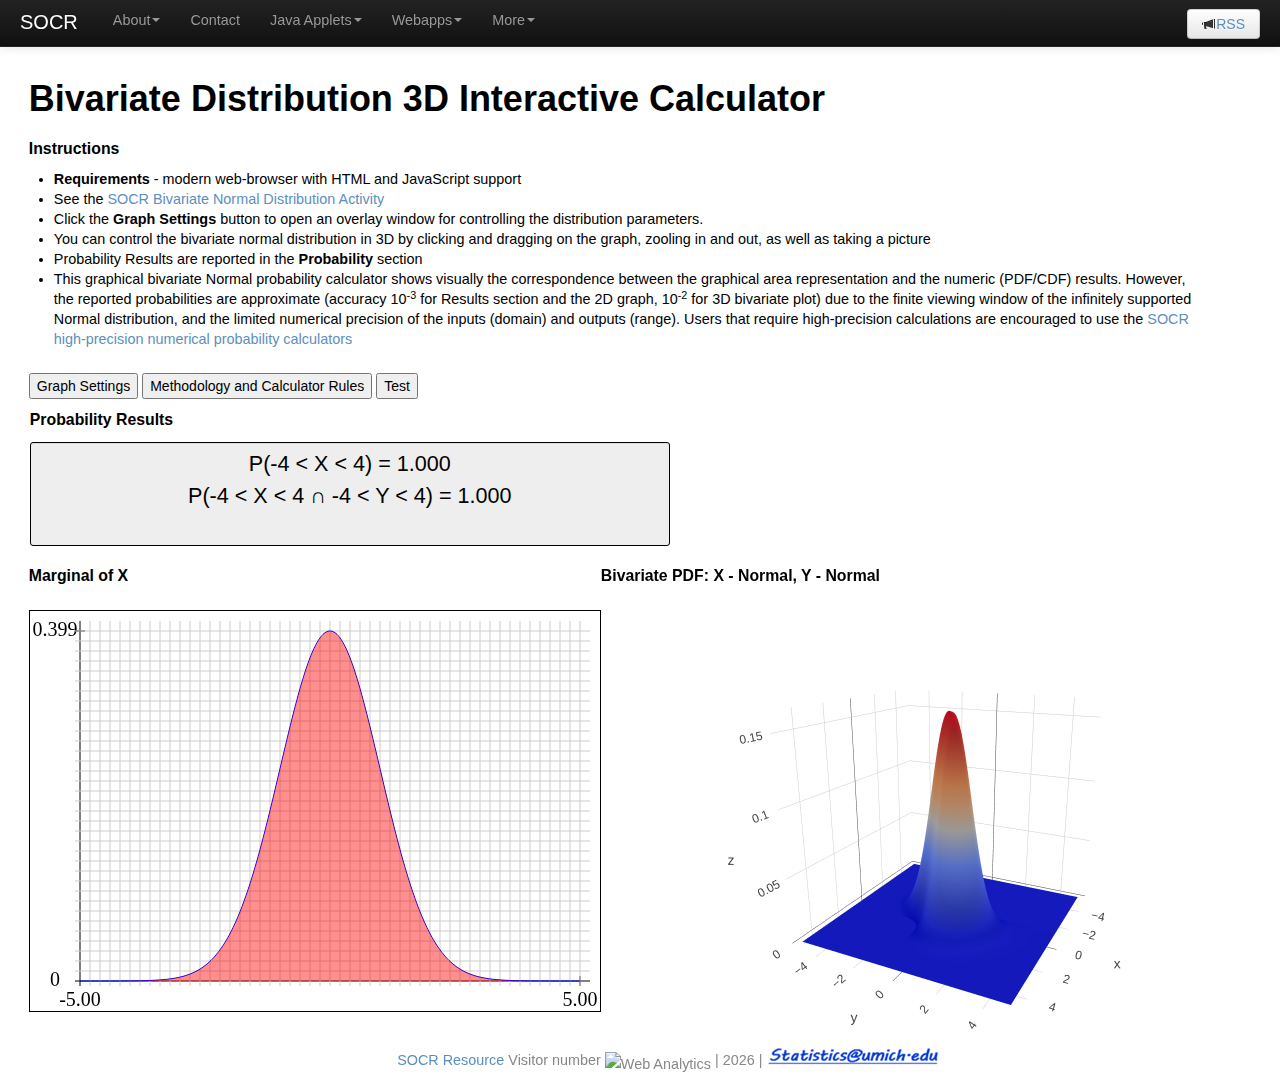
==== commit b3a37353: "Add files via upload" ====
--- a/container/biv general/index.html
+++ b/container/biv general/index.html
@@ -13,6 +13,7 @@
     <link rel="shortcut icon" href="../../../img/SOCR_Web_Icon.ico">
     <link rel="alternate" type="application/rss+xml" rel="tooltip" title="SOCR News" href="http://socr.umich.edu/html/feed.rss">
     <script type="text/javascript" src="./scripts/jquery-1.7.2.min.js"></script>
+    <script type = "text/javascript" src="./scripts/jquery-ui.js"></script>
     <script type="text/javascript" src="./scripts/jcanvas.js"></script>
     <script type="text/javascript" src="./scripts/plotly.min.js"></script>
     <script type="text/javascript" src="./scripts/distributions.js"></script>
@@ -253,7 +254,7 @@
             <li id = "47">Coupon Collector distribution: both m and k must be positive integers, but k must be no greater than m. Also, the X or Y limits must be non-negative</li>
             <li id = "48">Benford's Digit distribution: the value for b must be greater than 1. Also, the X or Y limits must be non-negative</li>
             <li id = "49">Beta Binomial distribution: the value for n must be a positive integer, while a and b must be positive real numbers. Also, the X or Y limits must be non-negative</li>
-            <li id = "49">Beta Negative Binomial distribution: the value for k must be a positive integer, the value for a must be greater than 2 whileb must be positive real numbers. Also, the X or Y limits must be non-negative</li>
+            <li id = "50">Beta Negative Binomial distribution: the value for k must be a positive integer, the value for a must be greater than 2 whileb must be positive real numbers. Also, the X or Y limits must be non-negative</li>
         </ul>
         <table>
             <tr><td colspan = "2"><h2>Distribution type</h2></td></tr>
@@ -277,7 +278,7 @@
                     <option value = "14">U-Quadratic</option>
                     <option value = "15">Arcsine</option>
                     <option value = "16">Semicircle</option>
-                    <option value = "17">Max Distane Walked</option>
+                    <option value = "17">Max Distance Walked</option>
                     <option value = "18">Final Position on a Walk</option>
                     <option value = "19">Cauchy</option>
                     <option value = "20">Hyperbolic Secant</option>
@@ -411,6 +412,7 @@
     </div></main>
     <button id = "show">Graph Settings</button>
     <button id = "showR">Methodology and Calculator Rules</button>
+    <button id = "test">Test</button>
     <table id = "res">
         <tr><td><h2>Probability Results</h2></td></tr>
         <tr><td><textarea id="pout" readonly></textarea></td></tr>
--- a/container/biv general/scripts/style.css
+++ b/container/biv general/scripts/style.css
@@ -58,7 +58,7 @@
     display: none;
     background-color: #eee;
     z-index: 4;
-    position: fixed;
+    position: absolute;
     max-width: 75vw;
     top: 5vh;
     left: 15vw;
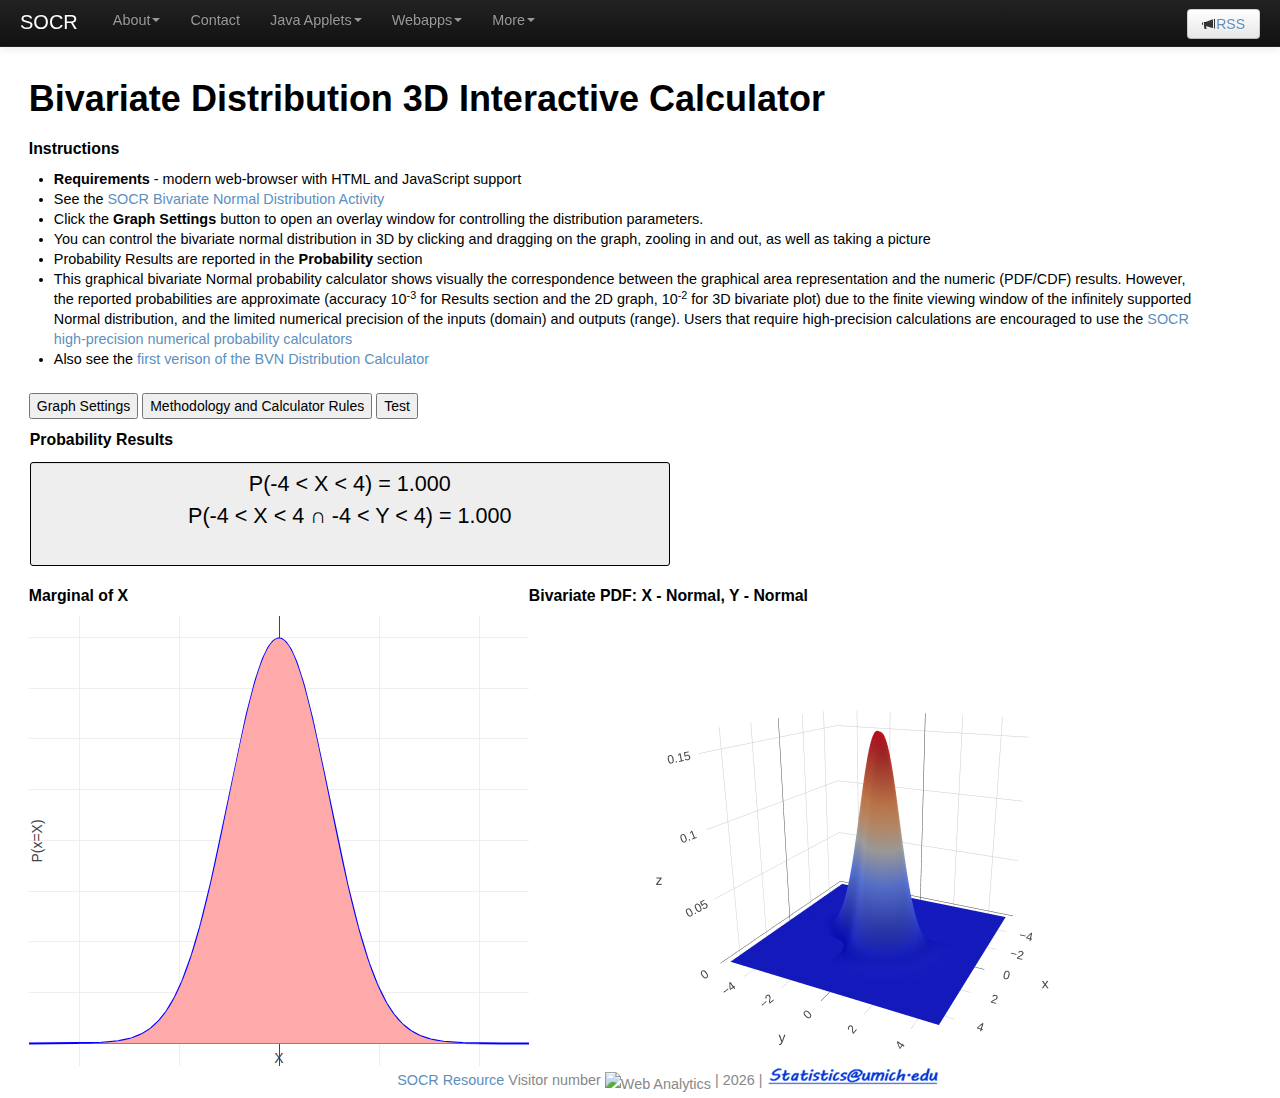
==== commit acfe20e0: "Add files via upload" ====
--- a/container/biv general/index.html
+++ b/container/biv general/index.html
@@ -14,7 +14,6 @@
     <link rel="alternate" type="application/rss+xml" rel="tooltip" title="SOCR News" href="http://socr.umich.edu/html/feed.rss">
     <script type="text/javascript" src="./scripts/jquery-1.7.2.min.js"></script>
     <script type = "text/javascript" src="./scripts/jquery-ui.js"></script>
-    <script type="text/javascript" src="./scripts/jcanvas.js"></script>
     <script type="text/javascript" src="./scripts/plotly.min.js"></script>
     <script type="text/javascript" src="./scripts/distributions.js"></script>
     <script type="text/javascript" src="./scripts/multi.js"></script>
@@ -180,6 +179,7 @@
             <li>You can control the bivariate normal distribution in 3D by clicking and dragging on the graph, zooling in and out, as well as taking a picture</li>
             <li>Probability Results are reported in the <b>Probability</b> section</li>
             <li>This graphical bivariate Normal probability calculator shows visually the correspondence between the graphical area representation and the numeric (PDF/CDF) results. However, the reported probabilities are approximate (accuracy 10<sup>-3</sup> for Results section and the 2D graph, 10<sup>-2</sup> for 3D bivariate plot) due to the finite viewing window of the infinitely supported Normal distribution, and the limited numerical precision of the inputs (domain) and outputs (range). Users that require high-precision calculations are encouraged to use the <a href="https://socr.umich.edu/Applets/index.html#High-Precision_Distribution_Calculators">SOCR high-precision numerical probability calculators</a></li>
+            <li>Also see the <a href = "https://socr.umich.edu/HTML5/BivariateNormal/index.html">first verison of the BVN Distribution Calculator</a></li>
         </ul>
     </header>
     <div id = "backdim"></div>
@@ -420,7 +420,7 @@
     <div id = "graphs">
         <div>
             <h2 id = "flattitle"></h2>
-            <canvas id = "graph" width = "570" height = "400"><p>It seems that the graph cannot load due to the use of assistive technologies, or your browser cannot support Canvas API. We are sorry for any inconveniences</p></canvas>
+            <div id = "graph"></div>
         </div>
         <div>
             <h2 id = "surftitle"></h2>
--- a/container/biv general/scripts/style.css
+++ b/container/biv general/scripts/style.css
@@ -24,12 +24,6 @@
     overflow: hidden;
 }
 
-#graph{
-    max-width: 570px;
-    height: 400px;
-    border: 1px solid black;
-    margin-top: 1em;
-}
 
 .svg-container{
     width: 500px !important;
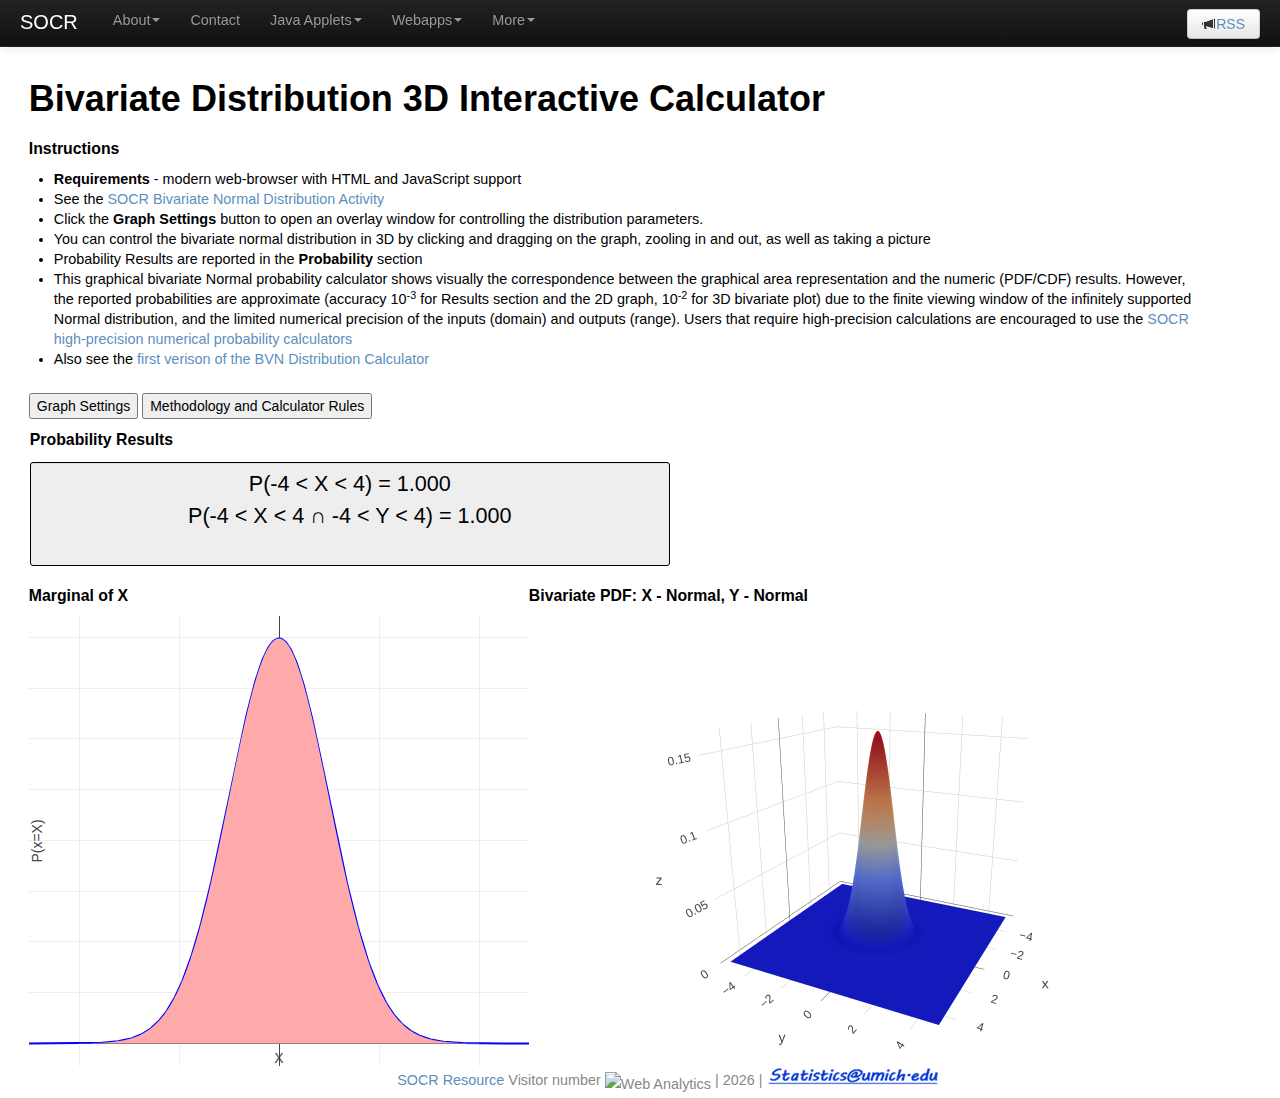
==== commit 373400c4: "Add files via upload" ====
--- a/container/biv general/index.html
+++ b/container/biv general/index.html
@@ -408,11 +408,11 @@
                 <td><input type = "radio" name = "2" value="0" checked> Bivariate PDF</td>
                 <td><input type = "radio" name = "2" value="1"> Bivariate CDF</td>
             </tr>
-        </table><!--<button id = "test">Test</button>-->
+        </table>
     </div></main>
     <button id = "show">Graph Settings</button>
     <button id = "showR">Methodology and Calculator Rules</button>
-    <button id = "test">Test</button>
+    <!--<button id = "test">Test</button>-->
     <table id = "res">
         <tr><td><h2>Probability Results</h2></td></tr>
         <tr><td><textarea id="pout" readonly></textarea></td></tr>
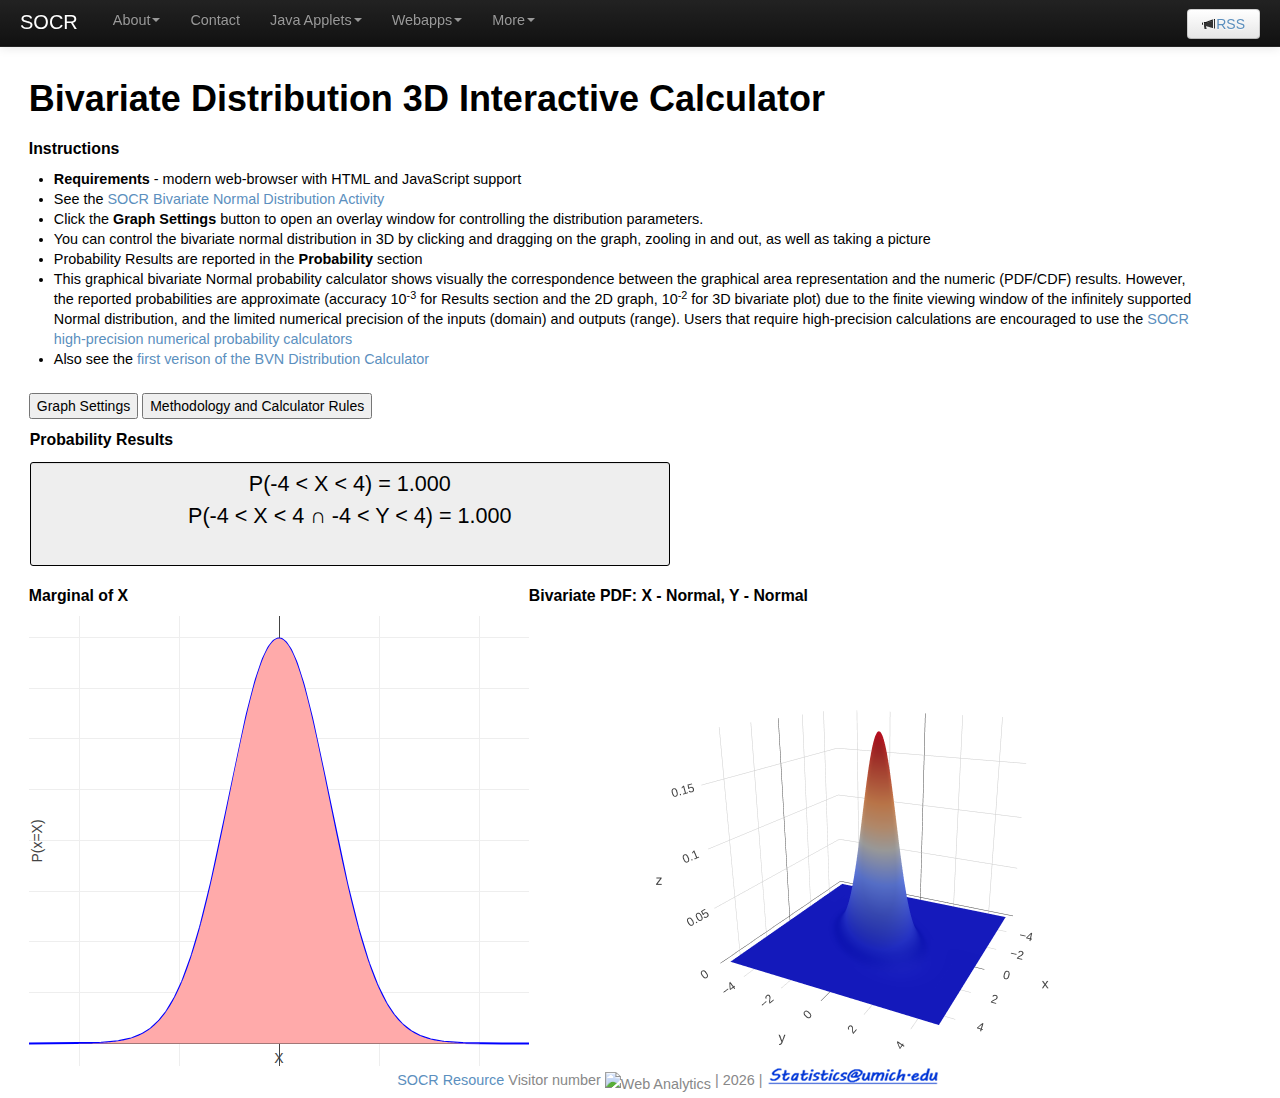
==== commit 90e0e70f: "Add files via upload" ====
--- a/container/biv general/index.html
+++ b/container/biv general/index.html
@@ -186,17 +186,23 @@
     <div id = "rules">
         <button id = "closeR">&times;</button>
         <h2>Methodology</h2>
-        <p>The Joint Bivariate Distribution is formed by using the Farlie–Gumbel–Morgenstern copula that combines the X and Y distributions. The steps taken by the calculator are outlined below:</p>
+        <p>The Joint Bivariate Distribution is formed by using the Gaussian copula that combines the X and Y distributions. The steps taken by the calculator are outlined below:</p>
         <ol>
-            <li>All continuous distribution are discretized, turning into discrete arrays with 250 points</li>
-            <li>&kappa; is calculated from the values of &rho; and the standard deviations of both distributions using the following formula: <img src="./img/kappa.PNG" /></li>
-            <li>Using the value for &kappa;, the Joint Bivariate PDF is calculated using the following formula: <img src = "./img/b.PNG"/></li>
-            <li>Finally, the Joint Bivariate CDF is calculated using the following formula: <img src = "./img/bigb.PNG"/></li>
+            <li>All continuous distribution are discretized, turning into discrete arrays with 500 points</li>
+            <li>Intermediate variables "a" and "b" are calculated using the individual cumulative distributions and the inverse error function (erf<sup>-1</sup>) using the following formula: <img src="./img/kappa.PNG" /></li>
+            <li>Using the values for "a" and "b", the Joint Bivariate PDF "z" is calculated using the following formula: <img src = "./img/b.PNG"/></li>
+            <li>Finally, the Joint Bivariate CDF is calculated from the bivariate PDF by integration.</li>
+            <li>The Gaussian copula equations were taken from <a href = "https://en.wikipedia.org/wiki/Copula_(probability_theory)#List_of_copula_density_functions_and_applications">here</a></li>
         </ol>
         <br>
         <h2>Calculator Rules</h2>
         <ul>
-            <li>While this calculator allows discrete and continuous probabilities to be used together simultaneously, using discrete functions may produce minor visual errors. They will not impact the overall calculations, but an occasional red streak or slight discrepancy between the red area and the blue line can be visible on the 2D graph</li>
+            <li>This calculator has been tested for accuracy and the following results were obtained:</li>
+            <li style="list-style: none;"><ul>
+                <li>Marginal Distributions: accurate to within 0.001. Main error contributing factor: discretization of continuous functions</li>
+                <li>Conditional Distributions: accurate to within 0.005. Main error contributing factor: copula calculations</li>
+                <li>Joint Distributions (P(X ∩ Y)): accurate to within 0.005. Main error contributing factor: copula calculations</li>
+            </ul></li>
             <li>The calculator has certain limitations on the variables and min/max values, so if those limitats are exceeded then calculator will restore the incorrect values to default</li>
             <li>Each distribution's limits are described under the <b>Rules</b> section in the <b>Graph Settings</b> tab</li>
             <li>The calculator supports up to 4 different variables for both X and Y. Some of those variables are not used for every distribution, so an "N/A" will appear instead of an entry field. For example, the normal distribution only needs 2 variables to be entered, so the other two will be N/A for entry</li>
@@ -247,7 +253,7 @@
             <li id = "40">Binomial distribution: the value for Prob must be greater than 0 but less than 1, while the value for N must be a positive integer. Also, the X or Y limits must be non-negative</li>
             <li id = "41">Negative Binomial distribution: the value for Prob must be greater than 0 but less than 1, while the value for K must be a positive integer. Also, the X or Y limits must be non-negative</li>
             <li id = "42">Hypergeometric distribution: the value for N (population size) must be a positive integer, while the values for k and n must be positive integers no greater than N. Also, the X or Y limits must be non-negative</li>
-            <li id = "43">Polya: the value for N (population size) must be a positive integer, while the values for r and g must be positive integers no greater than N. Also, the X or Y limits must be non-negative</li>
+            <li id = "43">Polya: the value for r (number of successes) must be a positive integer, while the values for p must be between 0 and 1. Also, the X or Y limits must be non-negative</li>
             <li id = "44">Finite Order distribution: the value for m (population size) must be a positive integer, the value for n must be a positive integer no greater than m, and the value for k must be a positive integer no greater than m. Also, the X or Y limits must be non-negative</li>
             <li id = "45">Matching Hats distribution: the value for the number of hats must be a positive integer. Also, the X or Y limits must be non-negative</li>
             <li id = "46">Triangular distribution: while all of the parameters can be any real number, Right must be greater than Left, while Middle must be in between Left and Right.</li>
@@ -261,93 +267,93 @@
             <tr>
                 <td>Distribution X</td>
                 <td><select id = "xdist">
-                    <option value = "0" selected>Normal</option>
-                    <option value = "1">Poisson</option>
+                    <option value = "15">Arcsine</option>
+                    <option value = "38">Benford's Digit</option>
+                    <option value = "23">Benford-Mantissa</option>
+                    <option value = "6">Beta</option>
+                    <option value = "39">Beta Binomial</option>
+                    <option value = "40">Beta Negative Binomial</option>
+                    <option value = "25">Beta Prime</option>
+                    <option value = "30">Binomial</option>
+                    <option value = "13">Birthday</option>
+                    <option value = "19">Cauchy</option>
+                    <option value = "3">Chi-Square</option>
+                    <option value = "37">Coupon Collector</option>
+                    <option value = "24">Exponential-Logarithmic</option>
+                    <option value = "5">F-distribution</option>
+                    <option value = "18">Final Position on a Walk</option>
+                    <option value = "34">Finite Order</option>
                     <option value = "2">Gamma</option>
-                    <option value = "3">Chi-Square</option>
-                    <option value = "4">Student's t</option>
-                    <option value = "5">F-distribution</option>
-                    <option value = "6">Beta</option>
-                    <option value = "7">Weibull</option>
-                    <option value = "8">Pareto</option>
-                    <option value = "9">Logistic</option>
-                    <option value = "10">Log-normal</option>
                     <option value = "11">Gumbel</option>
-                    <option value = "12">Uniform</option>
-                    <option value = "13">Birthday</option>
-                    <option value = "14">U-Quadratic</option>
-                    <option value = "15">Arcsine</option>
-                    <option value = "16">Semicircle</option>
-                    <option value = "17">Max Distance Walked</option>
-                    <option value = "18">Final Position on a Walk</option>
-                    <option value = "19">Cauchy</option>
                     <option value = "20">Hyperbolic Secant</option>
+                    <option value = "32">Hypergeometric</option>
                     <option value = "21">Irwin-Hall</option>
                     <option value = "22">Laplace</option>
+                    <option value = "29">Logarithmic</option>
+                    <option value = "9">Logistic</option>
+                    <option value = "27">Log Logistic</option>
+                    <option value = "10">Log-normal</option>
+                    <option value = "35">Matching Hats</option>
+                    <option value = "17">Max Distance Walked</option>
+                    <option value = "28">Maxwell-Boltzmann</option>
+                    <option value = "31">Negative Binomial</option>
+                    <option value = "0" selected>Normal</option>
+                    <option value = "8">Pareto</option>
+                    <option value = "1">Poisson</option>
+                    <option value = "33">Polya</option>
+                    <option value = "16">Semicircle</option>
+                    <option value = "4">Student's t</option>
+                    <option value = "36">Triangular</option>
+                    <option value = "12">Uniform</option>
+                    <option value = "14">U-Quadratic</option>
+                    <option value = "7">Weibull</option>
+                    <option value = "26">Zeta</option>
+                </select></td>
+            </tr>
+            <tr>
+                <td>Distribution Y</td>
+                <td><select id = "ydist">
+                    <option value = "15">Arcsine</option>
+                    <option value = "38">Benford's Digit</option>
                     <option value = "23">Benford-Mantissa</option>
-                    <option value = "24">Exponential-Logarithmic</option>
-                    <option value = "25">Beta Prime</option>
-                    <option value = "26">Zeta</option>
-                    <option value = "27">Log Logistic</option>
-                    <option value = "28">Maxwell-Boltzmann</option>
-                    <option value = "29">Logarithmic</option>
-                    <option value = "30">Binomial</option>
-                    <option value = "31">Negative Binomial</option>
-                    <option value = "32">Hypergeometric</option>
-                    <!--<option value = "33">Polya</option>-->
-                    <option value = "34">Finite Order</option>
-                    <option value = "35">Matching Hats</option>
-                    <option value = "36">Triangular</option>
-                    <option value = "37">Coupon Collector</option>
-                    <option value = "38">Benford's Digit</option>
+                    <option value = "6">Beta</option>
                     <option value = "39">Beta Binomial</option>
                     <option value = "40">Beta Negative Binomial</option>
-                </select></td>
-            </tr>
-            <tr>
-                <td>Distribution Y</td>
-                <td><select id = "ydist">
-                    <option value = "0" selected>Normal</option>
-                    <option value = "1">Poisson</option>
+                    <option value = "25">Beta Prime</option>
+                    <option value = "30">Binomial</option>
+                    <option value = "13">Birthday</option>
+                    <option value = "19">Cauchy</option>
+                    <option value = "3">Chi-Square</option>
+                    <option value = "37">Coupon Collector</option>
+                    <option value = "24">Exponential-Logarithmic</option>
+                    <option value = "5">F-distribution</option>
+                    <option value = "18">Final Position on a Walk</option>
+                    <option value = "34">Finite Order</option>
                     <option value = "2">Gamma</option>
-                    <option value = "3">Chi-Square</option>
-                    <option value = "4">Student's t</option>
-                    <option value = "5">F-distribution</option>
-                    <option value = "6">Beta</option>
-                    <option value = "7">Weibull</option>
-                    <option value = "8">Pareto</option>
-                    <option value = "9">Logistic</option>
-                    <option value = "10">Log-normal</option>
                     <option value = "11">Gumbel</option>
-                    <option value = "12">Uniform</option>
-                    <option value = "13">Birthday</option>
-                    <option value = "14">U-Quadratic</option>
-                    <option value = "15">Arcsine</option>
-                    <option value = "16">Semicircle</option>
-                    <option value = "17">Max Distane Walked</option>
-                    <option value = "18">Final Position on a Walk</option>
-                    <option value = "19">Cauchy</option>
                     <option value = "20">Hyperbolic Secant</option>
+                    <option value = "32">Hypergeometric</option>
                     <option value = "21">Irwin-Hall</option>
                     <option value = "22">Laplace</option>
-                    <option value = "23">Benford-Mantissa</option>
-                    <option value = "24">Exponential-Logarithmic</option>
-                    <option value = "25">Beta Prime</option>
+                    <option value = "29">Logarithmic</option>
+                    <option value = "9">Logistic</option>
+                    <option value = "27">Log Logistic</option>
+                    <option value = "10">Log-normal</option>
+                    <option value = "35">Matching Hats</option>
+                    <option value = "17">Max Distance Walked</option>
+                    <option value = "28">Maxwell-Boltzmann</option>
+                    <option value = "31">Negative Binomial</option>
+                    <option value = "0" selected>Normal</option>
+                    <option value = "8">Pareto</option>
+                    <option value = "1">Poisson</option>
+                    <!--<option value = "33">Polya</option>-->
+                    <option value = "16">Semicircle</option>
+                    <option value = "4">Student's t</option>
+                    <option value = "36">Triangular</option>
+                    <option value = "12">Uniform</option>
+                    <option value = "14">U-Quadratic</option>
+                    <option value = "7">Weibull</option>
                     <option value = "26">Zeta</option>
-                    <option value = "27">Log Logistic</option>
-                    <option value = "28">Maxwell-Boltzmann</option>
-                    <option value = "29">Logarithmic</option>
-                    <option value = "30">Binomial</option>
-                    <option value = "31">Negative Binomial</option>
-                    <option value = "32">Hypergeometric</option>
-                    <!--<option value = "33">Polya</option>-->
-                    <option value = "34">Finite Order</option>
-                    <option value = "35">Matching Hats</option>
-                    <option value = "36">Triangular</option>
-                    <option value = "37">Coupon Collector</option>
-                    <option value = "38">Benford's Digit</option>
-                    <option value = "39">Beta Binomial</option>
-                    <option value = "40">Beta Negative Binomial</option>
                 </select></td>
             </tr>
         </table>
